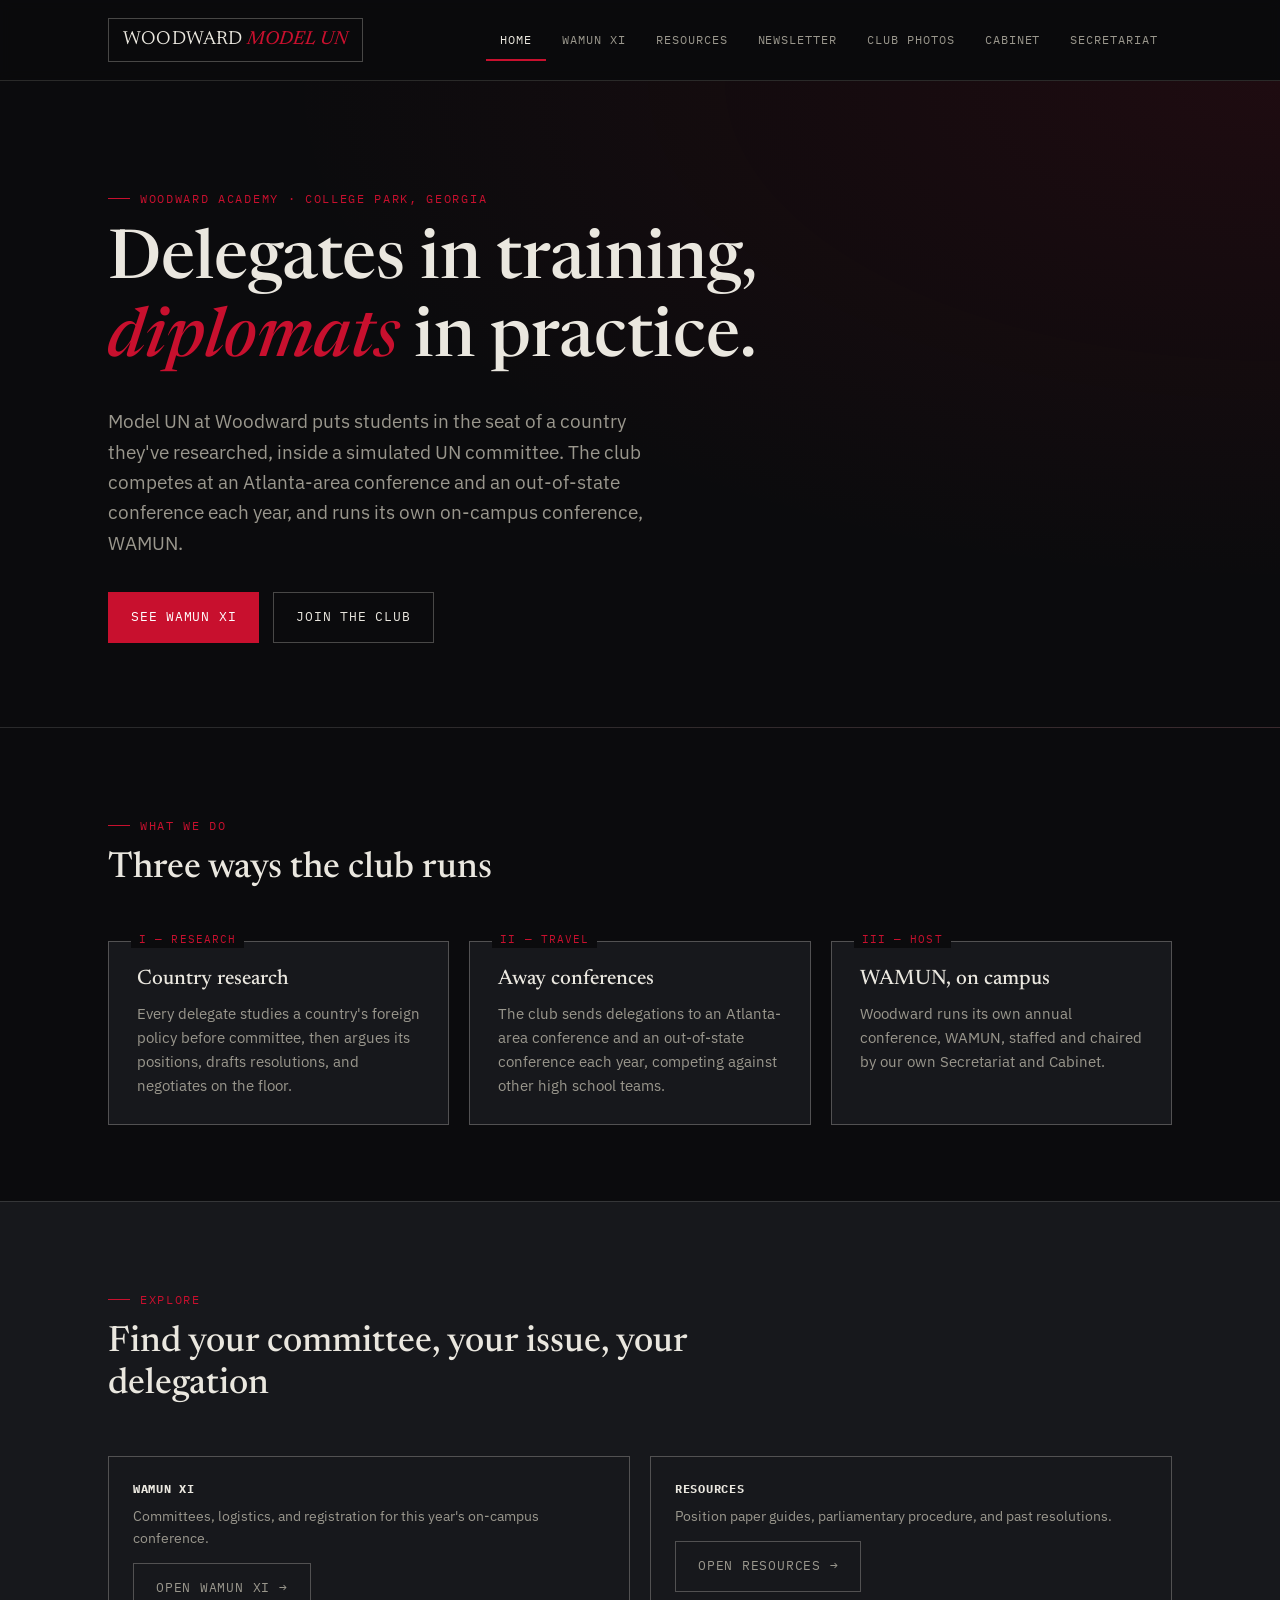
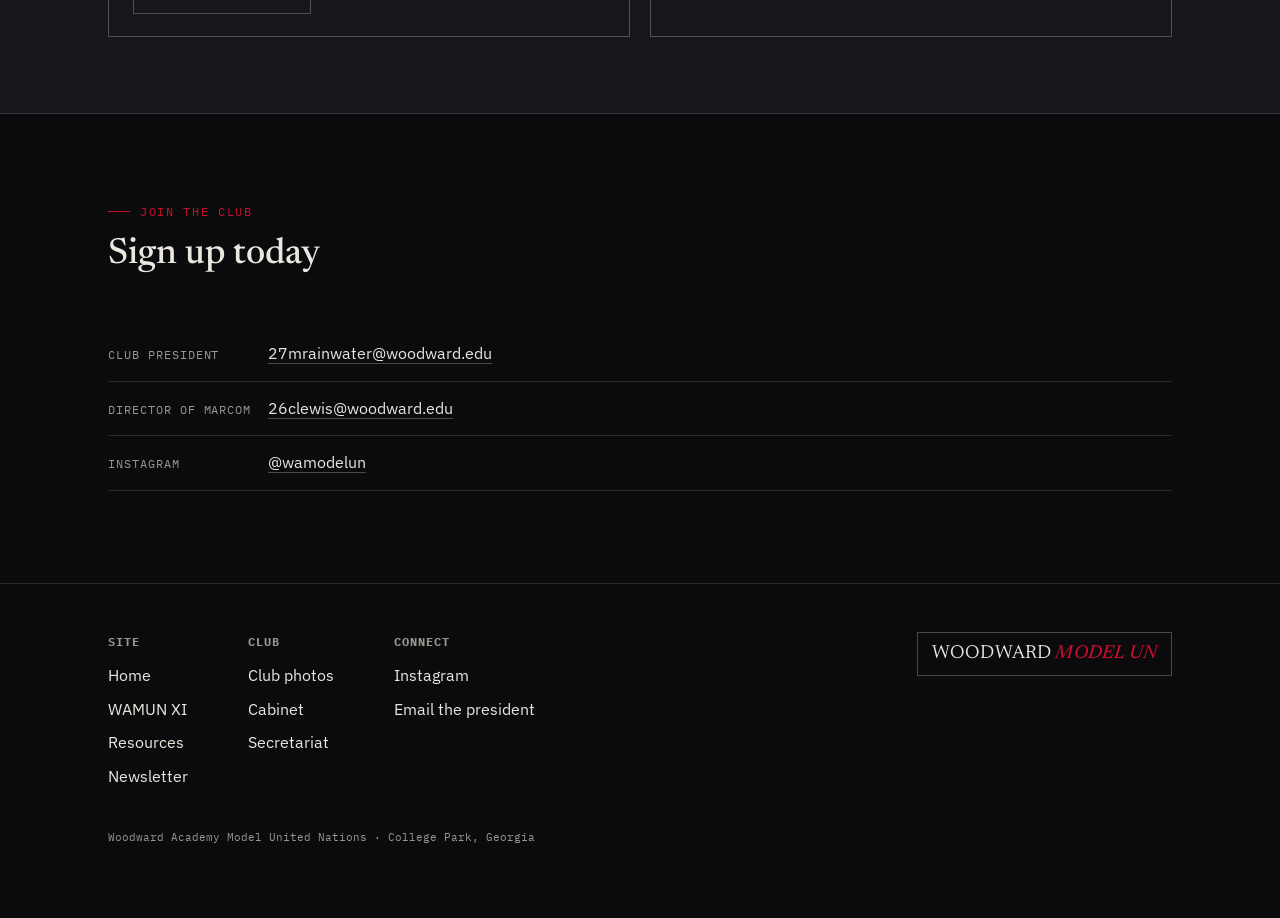
==== index.html @ 7e78455f "Add files via upload" ====
<!doctype html>
<html lang="en">
<head>
<meta charset="utf-8">
<meta name="viewport" content="width=device-width, initial-scale=1">
<title>Woodward Model UN</title>
<meta name="description" content="Woodward Academy's Model United Nations club — committee simulations, delegate research, and WAMUN, our own on-campus conference.">
<link rel="stylesheet" href="styles.css">
</head>
<body>
<a class="skip-link" href="#main">Skip to content</a>

<header class="site-header">
  <div class="bar">
    <a class="wordmark" href="index.html">WOODWARD <strong>MODEL UN</strong></a>
    <input class="nav-toggle" type="checkbox" id="nav-toggle">
    <label class="nav-toggle-label" for="nav-toggle">Menu</label>
    <nav class="primary" aria-label="Primary">
      <a href="index.html" aria-current="page">Home</a>
      <a href="wamun-xi.html">WAMUN XI</a>
      <a href="resources.html">Resources</a>
      <a href="newsletter.html">Newsletter</a>
      <a href="photos.html">Club photos</a>
      <a href="cabinet.html">Cabinet</a>
      <a href="secretariat.html">Secretariat</a>
    </nav>
  </div>
</header>

<main id="main">
  <section class="hero">
    <div class="wrap">
      <p class="eyebrow">Woodward Academy · College Park, Georgia</p>
      <h1>Delegates in training,<br><em>diplomats</em> in practice.</h1>
      <p class="lede">Model UN at Woodward puts students in the seat of a country they've researched, inside a simulated UN committee. The club competes at an Atlanta-area conference and an out-of-state conference each year, and runs its own on-campus conference, WAMUN.</p>
      <div class="cta-row">
        <a class="btn primary" href="wamun-xi.html">See WAMUN XI</a>
        <a class="btn ghost" href="#join">Join the club</a>
      </div>
    </div>
  </section>

  <section aria-labelledby="what-heading">
    <div class="wrap">
      <div class="section-head">
        <div>
          <p class="eyebrow">What we do</p>
          <h2 id="what-heading">Three ways the club runs</h2>
        </div>
      </div>
      <div class="grid grid-3">
        <div class="placard" data-code="I — RESEARCH">
          <h3>Country research</h3>
          <p>Every delegate studies a country's foreign policy before committee, then argues its positions, drafts resolutions, and negotiates on the floor.</p>
        </div>
        <div class="placard" data-code="II — TRAVEL">
          <h3>Away conferences</h3>
          <p>The club sends delegations to an Atlanta-area conference and an out-of-state conference each year, competing against other high school teams.</p>
        </div>
        <div class="placard" data-code="III — HOST">
          <h3>WAMUN, on campus</h3>
          <p>Woodward runs its own annual conference, WAMUN, staffed and chaired by our own Secretariat and Cabinet.</p>
        </div>
      </div>
    </div>
  </section>

  <section class="alt" aria-labelledby="explore-heading">
    <div class="wrap">
      <div class="section-head">
        <div>
          <p class="eyebrow">Explore</p>
          <h2 id="explore-heading">Find your committee, your issue, your delegation</h2>
        </div>
      </div>
      <div class="grid grid-2">
        <div class="tbd" style="border-style:solid;">
          <strong>WAMUN XI</strong>
          Committees, logistics, and registration for this year's on-campus conference.
          <div style="margin-top:14px;"><a class="btn ghost" href="wamun-xi.html">Open WAMUN XI →</a></div>
        </div>
        <div class="tbd" style="border-style:solid;">
          <strong>Resources</strong>
          Position paper guides, parliamentary procedure, and past resolutions.
          <div style="margin-top:14px;"><a class="btn ghost" href="resources.html">Open resources →</a></div>
        </div>
      </div>
    </div>
  </section>

  <section id="join" aria-labelledby="join-heading">
    <div class="wrap">
      <div class="section-head">
        <div>
          <p class="eyebrow">Join the club</p>
          <h2 id="join-heading">Sign up today</h2>
        </div>
      </div>
      <dl>
        <div class="contact-line">
          <dt>Club president</dt>
          <dd><a href="mailto:27mrainwater@woodward.edu">27mrainwater@woodward.edu</a></dd>
        </div>
        <div class="contact-line">
          <dt>Director of MarCom</dt>
          <dd><a href="mailto:26clewis@woodward.edu">26clewis@woodward.edu</a></dd>
        </div>
        <div class="contact-line">
          <dt>Instagram</dt>
          <dd><a href="https://instagram.com/wamodelun" target="_blank" rel="noopener">@wamodelun</a></dd>
        </div>
      </dl>
    </div>
  </section>
</main>

<footer>
  <div class="wrap">
    <div class="bar">
      <div class="cols">
        <div>
          <h4>Site</h4>
          <ul>
            <li><a href="index.html">Home</a></li>
            <li><a href="wamun-xi.html">WAMUN XI</a></li>
            <li><a href="resources.html">Resources</a></li>
            <li><a href="newsletter.html">Newsletter</a></li>
          </ul>
        </div>
        <div>
          <h4>Club</h4>
          <ul>
            <li><a href="photos.html">Club photos</a></li>
            <li><a href="cabinet.html">Cabinet</a></li>
            <li><a href="secretariat.html">Secretariat</a></li>
          </ul>
        </div>
        <div>
          <h4>Connect</h4>
          <ul>
            <li><a href="https://instagram.com/wamodelun" target="_blank" rel="noopener">Instagram</a></li>
            <li><a href="mailto:27mrainwater@woodward.edu">Email the president</a></li>
          </ul>
        </div>
      </div>
      <div class="wordmark">WOODWARD <strong>MODEL UN</strong></div>
    </div>
    <p class="fine">Woodward Academy Model United Nations · College Park, Georgia</p>
  </div>
</footer>

</body>
</html>
---- styles.css ----
@import url('https://fonts.googleapis.com/css2?family=Newsreader:ital,opsz,wght@0,6..72,400;0,6..72,500;0,6..72,600;1,6..72,400&family=IBM+Plex+Sans:wght@400;500;600&family=IBM+Plex+Mono:wght@400;500&display=swap');

:root{
  --black:#0b0b0d;
  --charcoal:#17181c;
  --charcoal-2:#1f2025;
  --paper:#f3efe6;
  --paper-dim:#e7e1d2;
  --red:#c8102e;
  --red-deep:#8f0c21;
  --ink:#eae7df;
  --ink-dim:#9a978d;
  --line:rgba(234,231,223,0.14);
  --line-strong:rgba(234,231,223,0.28);
  --radius:2px;
  --max:1120px;
}

*{box-sizing:border-box;}
html{scroll-behavior:smooth;}
body{
  margin:0;
  background:var(--black);
  color:var(--ink);
  font-family:'IBM Plex Sans',system-ui,sans-serif;
  font-size:16px;
  line-height:1.6;
  -webkit-font-smoothing:antialiased;
}
h1,h2,h3{
  font-family:'Newsreader',Georgia,serif;
  font-weight:500;
  line-height:1.15;
  margin:0 0 .4em;
  color:var(--ink);
}
a{color:inherit;text-decoration:none;}
img{max-width:100%;display:block;}
.wrap{max-width:var(--max);margin:0 auto;padding:0 28px;}
.mono{font-family:'IBM Plex Mono',monospace;}
.eyebrow{
  font-family:'IBM Plex Mono',monospace;
  font-size:12px;
  letter-spacing:.14em;
  text-transform:uppercase;
  color:var(--red);
  display:flex;
  align-items:center;
  gap:10px;
  margin-bottom:14px;
}
.eyebrow::before{content:"";width:22px;height:1px;background:var(--red);display:inline-block;}

/* skip link / focus */
.skip-link{
  position:absolute;left:-999px;top:auto;
  background:var(--red);color:#fff;padding:10px 16px;z-index:100;
}
.skip-link:focus{left:16px;top:16px;}
a:focus-visible,button:focus-visible,input:focus-visible{
  outline:2px solid var(--red);outline-offset:3px;
}

/* ---------- header ---------- */
.site-header{
  position:sticky;top:0;z-index:50;
  background:rgba(11,11,13,0.92);
  backdrop-filter:blur(6px);
  border-bottom:1px solid var(--line);
}
.site-header .bar{
  display:flex;align-items:center;justify-content:space-between;
  padding:18px 28px;max-width:var(--max);margin:0 auto;
}
.wordmark{
  font-family:'Newsreader',serif;
  font-size:19px;
  letter-spacing:.01em;
  border:1px solid var(--line-strong);
  padding:6px 14px;
}
.wordmark strong{color:var(--red);font-style:italic;font-weight:500;}
nav.primary{display:flex;gap:2px;}
nav.primary a{
  font-family:'IBM Plex Mono',monospace;
  font-size:12px;
  letter-spacing:.08em;
  text-transform:uppercase;
  color:var(--ink-dim);
  padding:10px 14px;
  border-bottom:2px solid transparent;
}
nav.primary a:hover,nav.primary a[aria-current="page"]{
  color:var(--ink);border-bottom-color:var(--red);
}
.nav-toggle{display:none;}
.nav-toggle-label{
  display:none;cursor:pointer;
  font-family:'IBM Plex Mono',monospace;font-size:12px;
  letter-spacing:.08em;text-transform:uppercase;
  border:1px solid var(--line-strong);padding:8px 12px;
}

@media (max-width:780px){
  nav.primary{
    display:flex;flex-direction:column;gap:0;
    position:absolute;top:100%;left:0;right:0;
    background:var(--charcoal);border-bottom:1px solid var(--line);
    max-height:0;overflow:hidden;
  }
  nav.primary a{padding:14px 28px;border-bottom:1px solid var(--line);}
  .nav-toggle-label{display:block;}
  .nav-toggle:checked ~ nav.primary{max-height:600px;}
}

/* ---------- hero ---------- */
.hero{
  padding:96px 0 84px;
  border-bottom:1px solid var(--line);
  background:
    radial-gradient(ellipse at top right, rgba(200,16,46,0.10), transparent 55%),
    var(--black);
}
.hero h1{font-size:clamp(38px,6vw,68px);max-width:820px;}
.hero h1 em{color:var(--red);font-style:italic;}
.hero p.lede{
  font-size:19px;color:var(--ink-dim);max-width:560px;margin:18px 0 34px;
}
.cta-row{display:flex;gap:14px;flex-wrap:wrap;}
.btn{
  font-family:'IBM Plex Mono',monospace;font-size:13px;letter-spacing:.06em;
  text-transform:uppercase;padding:14px 22px;border:1px solid var(--line-strong);
  display:inline-block;transition:border-color .15s,background .15s;
}
.btn.primary{background:var(--red);border-color:var(--red);color:#fff;}
.btn.primary:hover{background:var(--red-deep);border-color:var(--red-deep);}
.btn.ghost:hover{border-color:var(--ink);}

/* ---------- placard (signature element) ---------- */
.placard{
  border:1px solid var(--line-strong);
  padding:26px 28px;
  position:relative;
  background:var(--charcoal);
}
.placard::before{
  content:attr(data-code);
  position:absolute;top:-11px;left:22px;
  background:var(--black);
  padding:0 8px;
  font-family:'IBM Plex Mono',monospace;
  font-size:11px;letter-spacing:.1em;color:var(--red);
}
.placard h3{font-size:21px;margin-bottom:10px;}
.placard p{color:var(--ink-dim);margin:0;font-size:15px;}

/* ---------- sections ---------- */
section{padding:76px 0;}
section.alt{background:var(--charcoal);border-top:1px solid var(--line);border-bottom:1px solid var(--line);}
.section-head{display:flex;justify-content:space-between;align-items:flex-end;gap:24px;margin-bottom:36px;flex-wrap:wrap;}
.section-head h2{font-size:clamp(26px,3.4vw,36px);max-width:600px;}
.grid{display:grid;gap:20px;}
.grid-3{grid-template-columns:repeat(3,1fr);}
.grid-2{grid-template-columns:repeat(2,1fr);}
@media (max-width:860px){.grid-3,.grid-2{grid-template-columns:1fr;}}

.contact-line{
  display:flex;gap:10px;align-items:baseline;flex-wrap:wrap;
  padding:14px 0;border-bottom:1px solid var(--line);
}
.contact-line dt{font-family:'IBM Plex Mono',monospace;font-size:12px;color:var(--ink-dim);text-transform:uppercase;letter-spacing:.08em;width:150px;flex:none;}
.contact-line dd{margin:0;font-size:16px;}
.contact-line a{border-bottom:1px solid var(--line-strong);}
.contact-line a:hover{border-color:var(--red);color:var(--red);}

/* ---------- placeholder card ---------- */
.tbd{
  border:1px dashed var(--line-strong);
  padding:22px 24px;color:var(--ink-dim);
  font-size:14px;background:transparent;
}
.tbd strong{color:var(--ink);display:block;margin-bottom:6px;font-family:'IBM Plex Mono',monospace;font-size:12px;letter-spacing:.06em;text-transform:uppercase;}

/* ---------- footer ---------- */
footer{border-top:1px solid var(--line);padding:48px 0 60px;}
footer .bar{display:flex;justify-content:space-between;align-items:flex-start;gap:24px;flex-wrap:wrap;}
footer .cols{display:flex;gap:60px;flex-wrap:wrap;}
footer h4{font-family:'IBM Plex Mono',monospace;font-size:12px;text-transform:uppercase;letter-spacing:.08em;color:var(--ink-dim);margin:0 0 12px;}
footer ul{list-style:none;margin:0;padding:0;display:flex;flex-direction:column;gap:8px;}
footer a:hover{color:var(--red);}
.fine{font-family:'IBM Plex Mono',monospace;font-size:11px;color:var(--ink-dim);margin-top:40px;}

@media (prefers-reduced-motion:reduce){html{scroll-behavior:auto;}}

/* roster */
.roster{display:grid;grid-template-columns:repeat(3,1fr);gap:20px;}
.roster-card{border:1px solid var(--line);background:var(--charcoal);}
.roster-card .photo{aspect-ratio:1/1;background:var(--charcoal-2);border-bottom:1px dashed var(--line-strong);display:flex;align-items:center;justify-content:center;color:var(--ink-dim);font-family:'IBM Plex Mono',monospace;font-size:11px;}
.roster-card .info{padding:16px 18px;}
.roster-card .info .name{font-family:'Newsreader',serif;font-size:18px;color:var(--ink-dim);font-style:italic;}
.roster-card .info .role{font-family:'IBM Plex Mono',monospace;font-size:11px;text-transform:uppercase;letter-spacing:.06em;color:var(--red);margin-top:4px;}
@media (max-width:860px){.roster{grid-template-columns:repeat(2,1fr);}}
@media (max-width:520px){.roster{grid-template-columns:1fr;}}

/* photo grid */
.photo-grid{display:grid;grid-template-columns:repeat(3,1fr);gap:10px;}
.photo-grid .ph{aspect-ratio:4/3;background:var(--charcoal-2);border:1px dashed var(--line-strong);display:flex;align-items:center;justify-content:center;color:var(--ink-dim);font-family:'IBM Plex Mono',monospace;font-size:11px;text-align:center;padding:10px;}
@media (max-width:700px){.photo-grid{grid-template-columns:repeat(2,1fr);}}
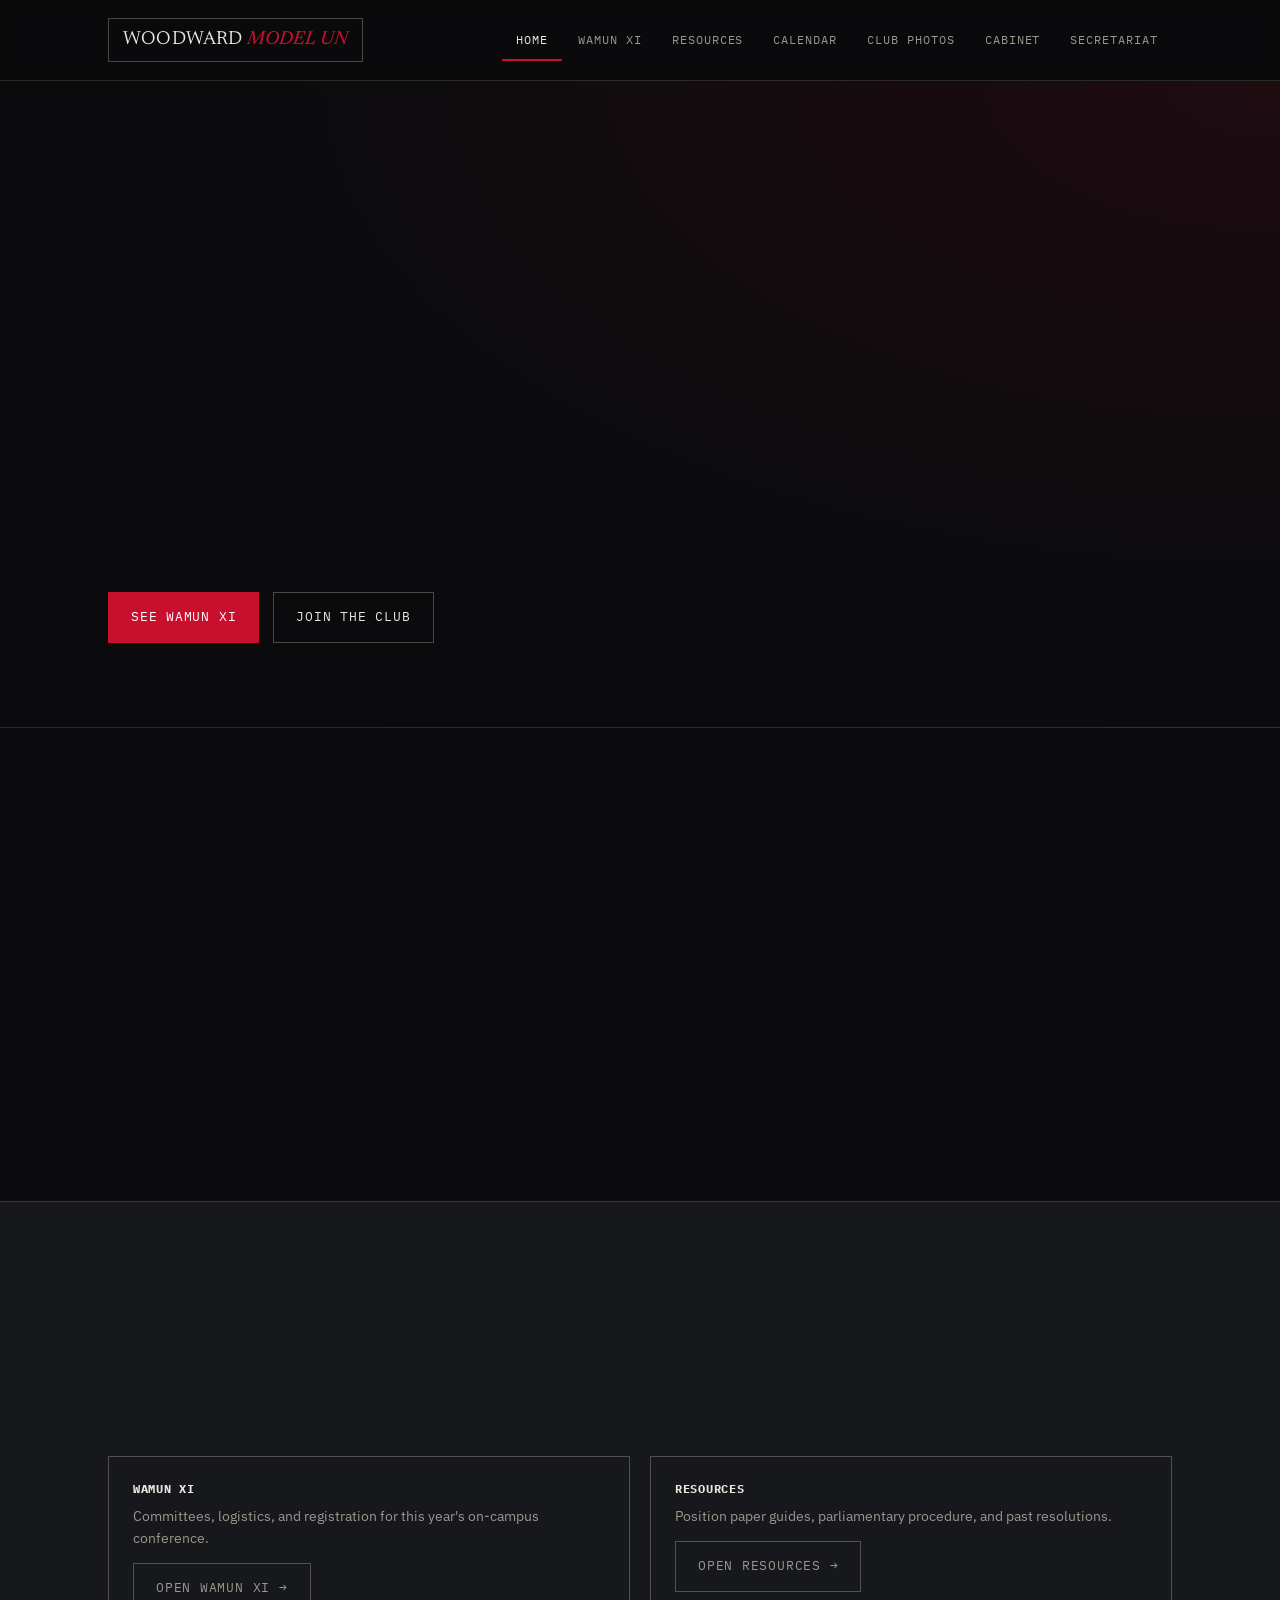
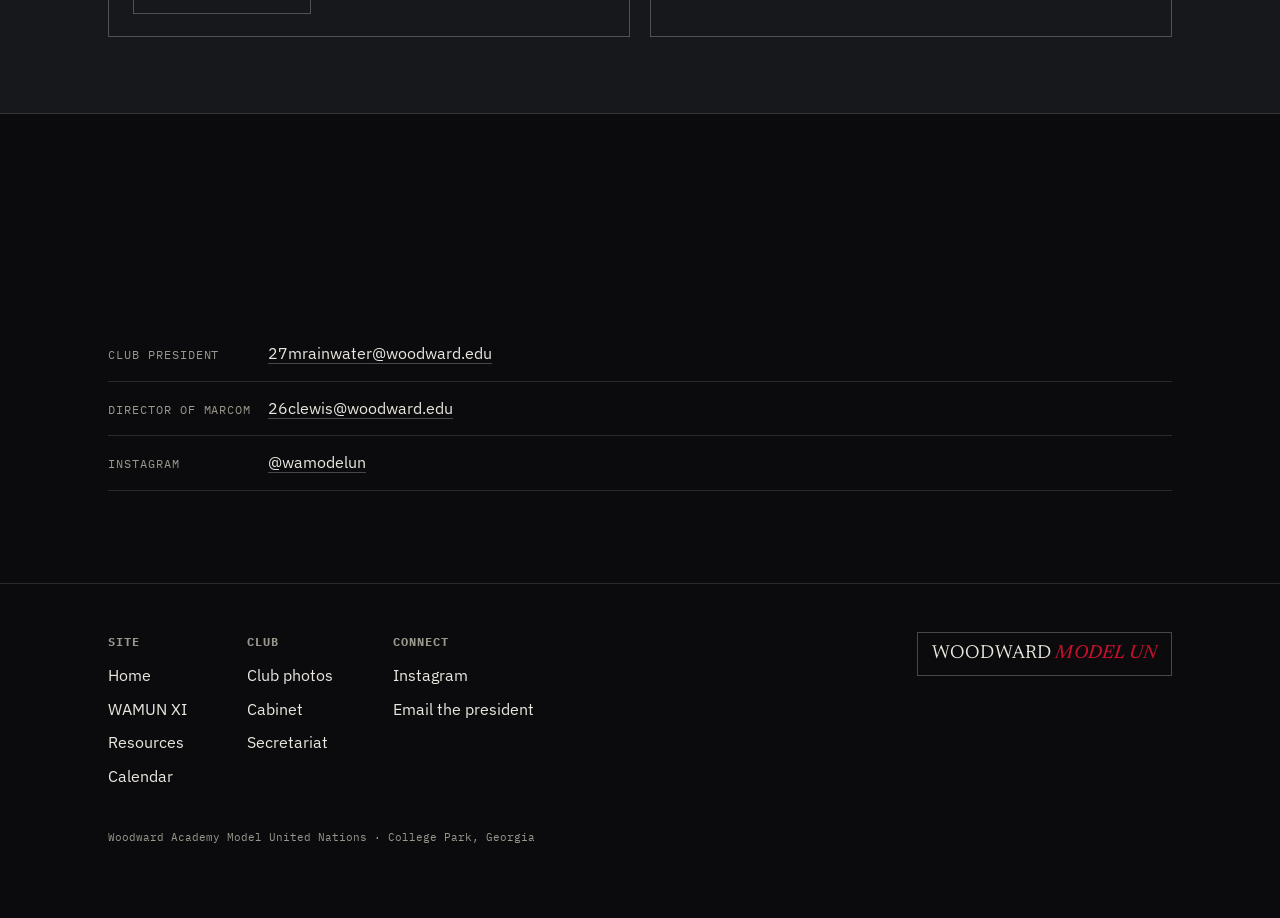
==== commit 1e2fa5d0: "Add files via upload" ====
--- a/index.html
+++ b/index.html
@@ -6,20 +6,21 @@
 <title>Woodward Model UN</title>
 <meta name="description" content="Woodward Academy's Model United Nations club — committee simulations, delegate research, and WAMUN, our own on-campus conference.">
 <link rel="stylesheet" href="styles.css">
+<link rel="stylesheet" href="motifs.css">
 </head>
 <body>
 <a class="skip-link" href="#main">Skip to content</a>
 
 <header class="site-header">
   <div class="bar">
-    <a class="wordmark" href="index.html">WOODWARD <strong>MODEL UN</strong></a>
+    <a class="wordmark" href="index.html"><img class="mark" src="images/logo.png" alt="" onerror="this.style.display='none'"><span>WOODWARD <strong>MODEL UN</strong></span></a>
     <input class="nav-toggle" type="checkbox" id="nav-toggle">
     <label class="nav-toggle-label" for="nav-toggle">Menu</label>
     <nav class="primary" aria-label="Primary">
       <a href="index.html" aria-current="page">Home</a>
       <a href="wamun-xi.html">WAMUN XI</a>
       <a href="resources.html">Resources</a>
-      <a href="newsletter.html">Newsletter</a>
+      <a href="calendar.html">Calendar</a>
       <a href="photos.html">Club photos</a>
       <a href="cabinet.html">Cabinet</a>
       <a href="secretariat.html">Secretariat</a>
@@ -30,9 +31,9 @@
 <main id="main">
   <section class="hero">
     <div class="wrap">
-      <p class="eyebrow">Woodward Academy · College Park, Georgia</p>
-      <h1>Delegates in training,<br><em>diplomats</em> in practice.</h1>
-      <p class="lede">Model UN at Woodward puts students in the seat of a country they've researched, inside a simulated UN committee. The club competes at an Atlanta-area conference and an out-of-state conference each year, and runs its own on-campus conference, WAMUN.</p>
+      <p class="eyebrow reveal">Woodward Academy · College Park, Georgia</p>
+      <h1 class="reveal d1">Delegates in training,<br><em>diplomats</em> in practice.</h1>
+      <p class="lede reveal d2">Model UN at Woodward puts students in the seat of a country they've researched, inside a simulated UN committee. The club competes at an Atlanta-area conference and an out-of-state conference each year, and runs its own on-campus conference, WAMUN.</p>
       <div class="cta-row">
         <a class="btn primary" href="wamun-xi.html">See WAMUN XI</a>
         <a class="btn ghost" href="#join">Join the club</a>
@@ -42,22 +43,22 @@
 
   <section aria-labelledby="what-heading">
     <div class="wrap">
-      <div class="section-head">
+      <div class="section-head reveal">
         <div>
           <p class="eyebrow">What we do</p>
           <h2 id="what-heading">Three ways the club runs</h2>
         </div>
       </div>
       <div class="grid grid-3">
-        <div class="placard" data-code="I — RESEARCH">
+        <div class="placard reveal" data-code="I — RESEARCH">
           <h3>Country research</h3>
           <p>Every delegate studies a country's foreign policy before committee, then argues its positions, drafts resolutions, and negotiates on the floor.</p>
         </div>
-        <div class="placard" data-code="II — TRAVEL">
+        <div class="placard reveal" data-code="II — TRAVEL">
           <h3>Away conferences</h3>
           <p>The club sends delegations to an Atlanta-area conference and an out-of-state conference each year, competing against other high school teams.</p>
         </div>
-        <div class="placard" data-code="III — HOST">
+        <div class="placard reveal" data-code="III — HOST">
           <h3>WAMUN, on campus</h3>
           <p>Woodward runs its own annual conference, WAMUN, staffed and chaired by our own Secretariat and Cabinet.</p>
         </div>
@@ -67,7 +68,7 @@
 
   <section class="alt" aria-labelledby="explore-heading">
     <div class="wrap">
-      <div class="section-head">
+      <div class="section-head reveal">
         <div>
           <p class="eyebrow">Explore</p>
           <h2 id="explore-heading">Find your committee, your issue, your delegation</h2>
@@ -90,7 +91,7 @@
 
   <section id="join" aria-labelledby="join-heading">
     <div class="wrap">
-      <div class="section-head">
+      <div class="section-head reveal">
         <div>
           <p class="eyebrow">Join the club</p>
           <h2 id="join-heading">Sign up today</h2>
@@ -124,7 +125,7 @@
             <li><a href="index.html">Home</a></li>
             <li><a href="wamun-xi.html">WAMUN XI</a></li>
             <li><a href="resources.html">Resources</a></li>
-            <li><a href="newsletter.html">Newsletter</a></li>
+            <li><a href="calendar.html">Calendar</a></li>
           </ul>
         </div>
         <div>
@@ -143,11 +144,12 @@
           </ul>
         </div>
       </div>
-      <div class="wordmark">WOODWARD <strong>MODEL UN</strong></div>
+      <div class="wordmark"><img class="mark" src="images/logo.png" alt="" onerror="this.style.display='none'"><span>WOODWARD <strong>MODEL UN</strong></span></div>
     </div>
     <p class="fine">Woodward Academy Model United Nations · College Park, Georgia</p>
   </div>
 </footer>
 
+<script src="site.js"></script>
 </body>
 </html>
--- a/styles.css
+++ b/styles.css
@@ -206,3 +206,46 @@
 .photo-grid{display:grid;grid-template-columns:repeat(3,1fr);gap:10px;}
 .photo-grid .ph{aspect-ratio:4/3;background:var(--charcoal-2);border:1px dashed var(--line-strong);display:flex;align-items:center;justify-content:center;color:var(--ink-dim);font-family:'IBM Plex Mono',monospace;font-size:11px;text-align:center;padding:10px;}
 @media (max-width:700px){.photo-grid{grid-template-columns:repeat(2,1fr);}}
+
+/* ---------- logo slot in wordmark ---------- */
+.wordmark{display:inline-flex;align-items:center;gap:10px;}
+.wordmark .mark{height:26px;width:auto;}
+
+/* ---------- calendar ---------- */
+.meeting-block{
+  display:flex;gap:28px;align-items:flex-start;flex-wrap:wrap;
+  border:1px solid var(--line-strong);background:var(--charcoal);padding:26px 28px;
+}
+.meeting-when{
+  display:flex;flex-direction:column;gap:4px;
+  border-right:1px solid var(--line);padding-right:28px;min-width:150px;
+}
+.meeting-when .day{font-family:'Newsreader',serif;font-size:24px;color:var(--ink);}
+.meeting-when .time{font-family:'IBM Plex Mono',monospace;font-size:12px;letter-spacing:.08em;color:var(--red);text-transform:uppercase;}
+.meeting-what h3{font-size:19px;margin-bottom:6px;}
+.meeting-what p{margin:0;color:var(--ink-dim);font-size:15px;}
+@media (max-width:640px){
+  .meeting-when{border-right:none;border-bottom:1px solid var(--line);padding-right:0;padding-bottom:16px;width:100%;}
+}
+
+.event-list{list-style:none;margin:0;padding:0;display:flex;flex-direction:column;}
+.event{
+  display:flex;gap:26px;align-items:flex-start;
+  padding:22px 0;border-bottom:1px solid var(--line);
+}
+.event:first-child{border-top:1px solid var(--line);}
+.event-date{
+  flex:none;width:70px;text-align:center;
+  border:1px solid var(--line-strong);padding:10px 0;
+}
+.event-date .mo{
+  display:block;font-family:'IBM Plex Mono',monospace;font-size:11px;
+  letter-spacing:.1em;color:var(--red);text-transform:uppercase;
+}
+.event-date .dy{display:block;font-family:'Newsreader',serif;font-size:26px;line-height:1.1;color:var(--ink);}
+.event-body h3{font-size:19px;margin-bottom:4px;}
+.event-meta{
+  font-family:'IBM Plex Mono',monospace;font-size:11px;letter-spacing:.06em;
+  text-transform:uppercase;color:var(--red);margin:0 0 8px;
+}
+.event-body p{margin:0;color:var(--ink-dim);font-size:15px;}
--- a/motifs.css
+++ b/motifs.css
@@ -0,0 +1,49 @@
+/* ---------- ambient background motifs ---------- */
+.bg-layer{
+  position:fixed;
+  inset:0;
+  pointer-events:none;
+  z-index:0;
+  overflow:hidden;
+}
+.bg-layer svg{position:absolute;}
+.motif{opacity:.055;color:var(--ink);}
+.motif-red{opacity:.07;color:var(--red);}
+
+.motif-globe{top:4vh;right:-9vw;width:min(58vw,720px);}
+.motif-map{bottom:6vh;left:-7vw;width:min(52vw,640px);}
+.motif-delegates{bottom:-2vh;right:4vw;width:min(38vw,460px);}
+.motif-grid{top:38vh;left:32vw;width:min(30vw,340px);}
+
+@media (max-width:780px){
+  .motif-delegates,.motif-grid{display:none;}
+  .motif-globe{width:90vw;right:-30vw;}
+  .motif-map{width:80vw;left:-24vw;}
+}
+
+/* everything above the motifs */
+.site-header,main,footer{position:relative;z-index:1;}
+
+/* ---------- scroll reveal ---------- */
+.reveal{
+  opacity:0;
+  transform:translateY(22px);
+  transition:opacity .7s cubic-bezier(.2,.7,.3,1),transform .7s cubic-bezier(.2,.7,.3,1);
+}
+.reveal.in{opacity:1;transform:none;}
+.reveal.d1{transition-delay:.08s;}
+.reveal.d2{transition-delay:.16s;}
+.reveal.d3{transition-delay:.24s;}
+
+/* scroll progress rail */
+.progress{
+  position:fixed;top:0;left:0;height:2px;width:0%;
+  background:var(--red);z-index:99;
+  transition:width .1s linear;
+}
+
+@media (prefers-reduced-motion:reduce){
+  .reveal{opacity:1;transform:none;transition:none;}
+  .progress{display:none;}
+  .bg-layer svg{transform:none !important;}
+}
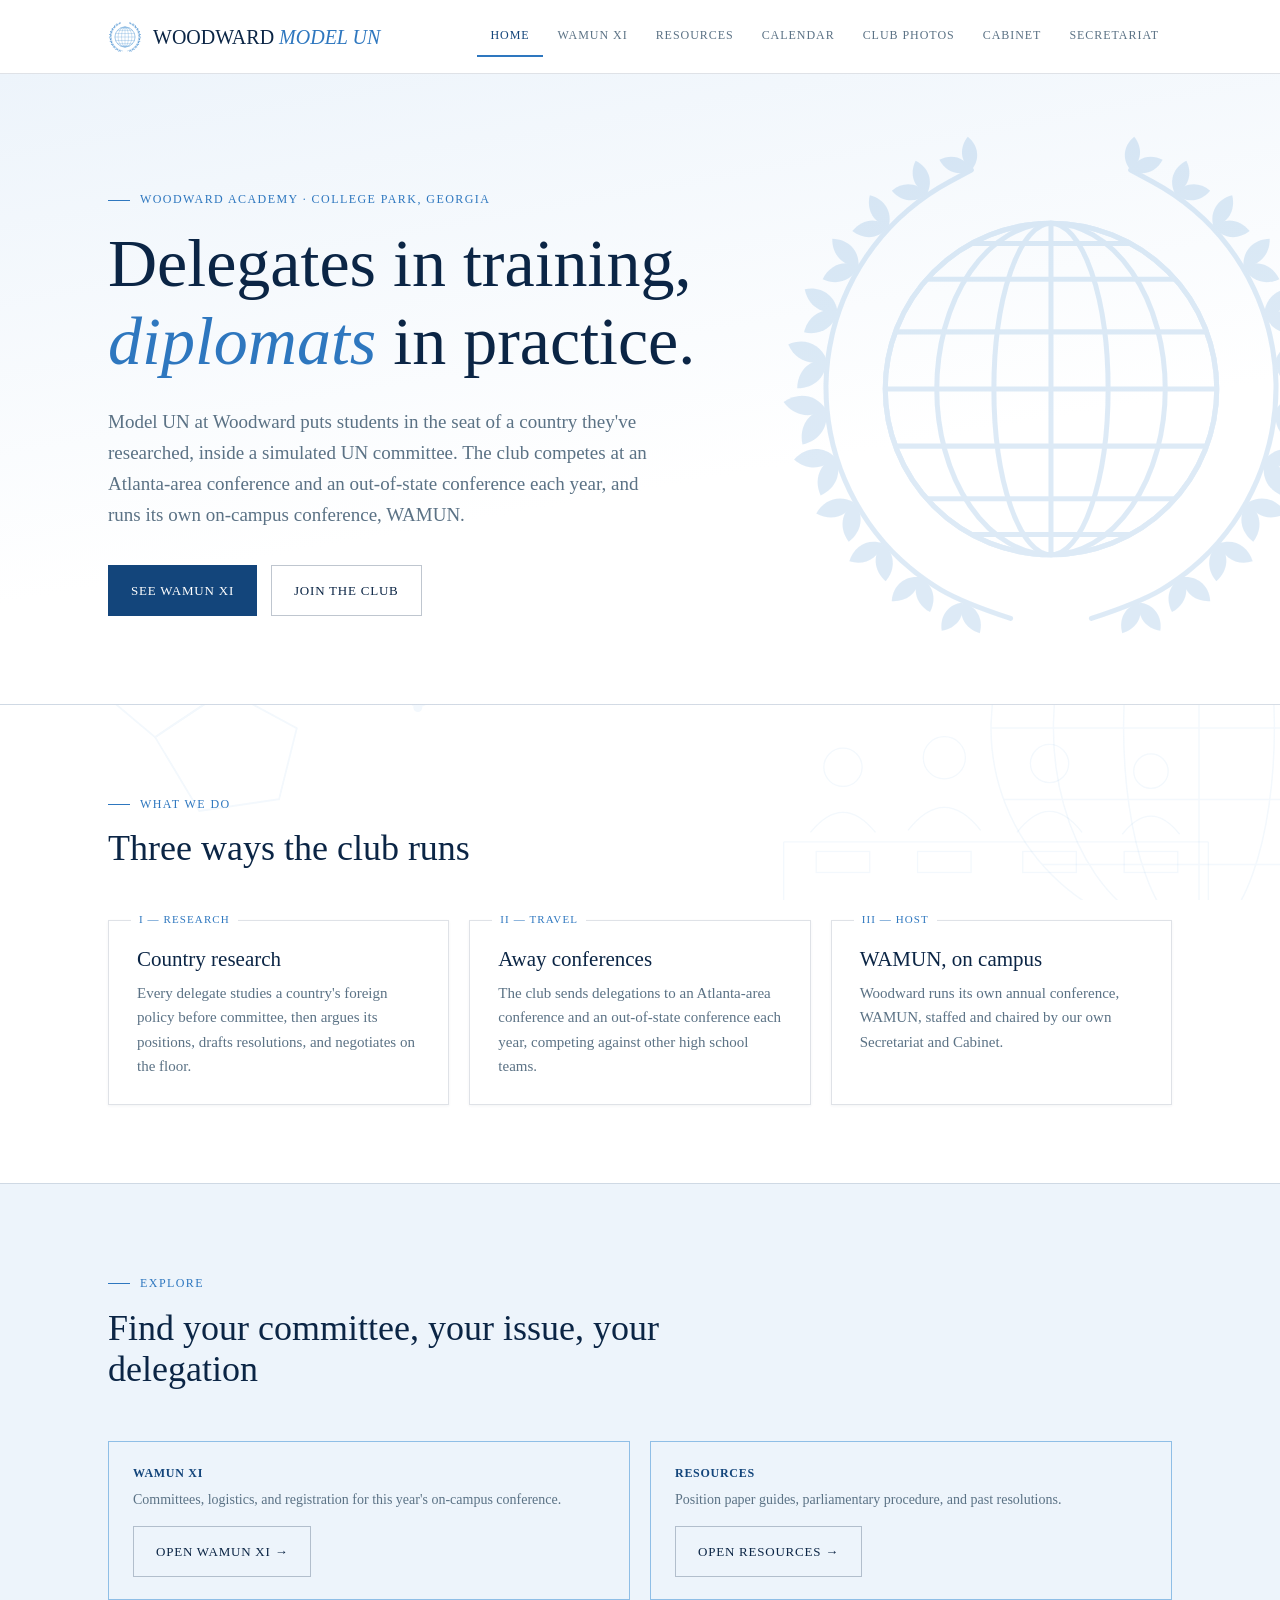
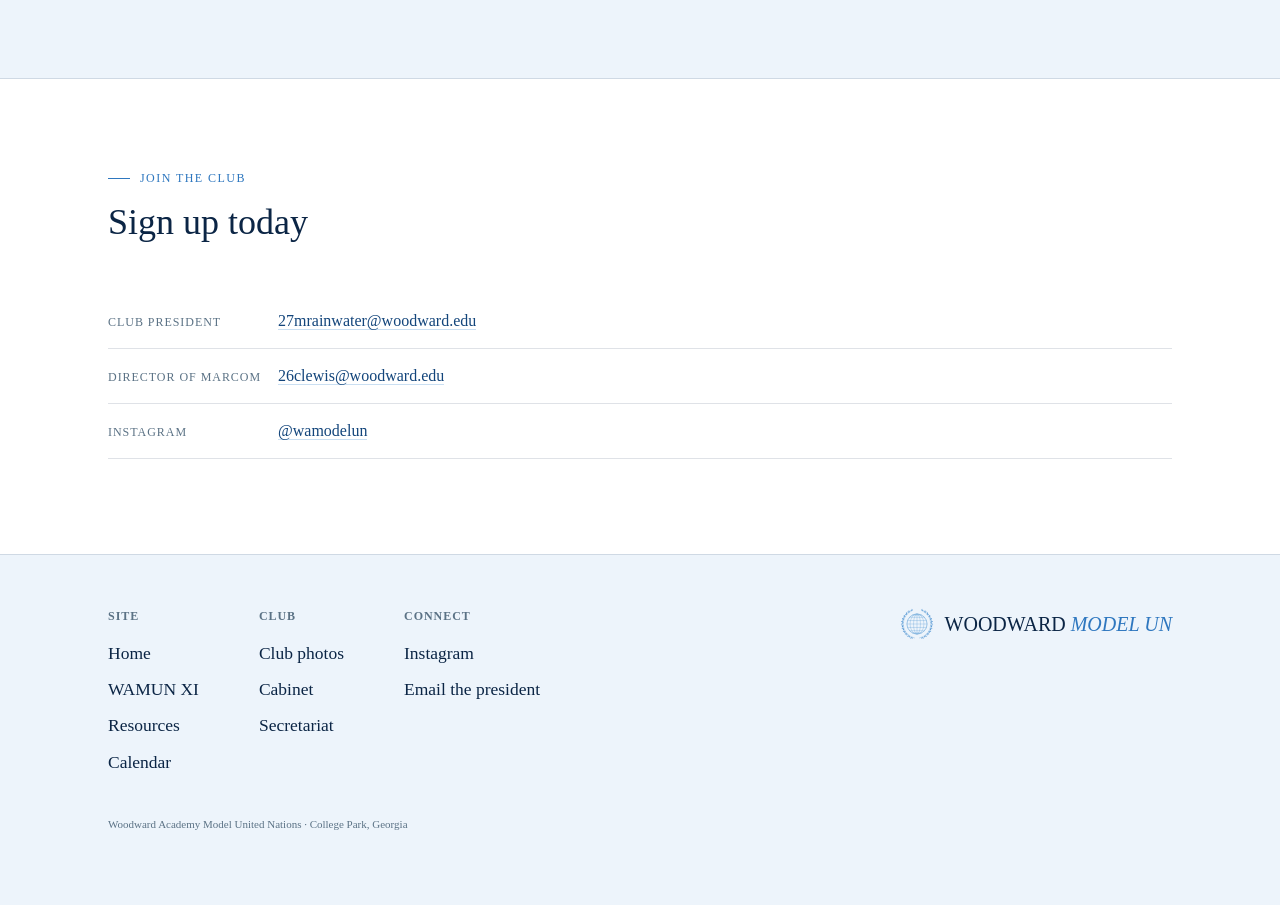
==== commit 6fc894da: "Add files via upload" ====
--- a/index.html
+++ b/index.html
@@ -13,7 +13,25 @@
 
 <header class="site-header">
   <div class="bar">
-    <a class="wordmark" href="index.html"><img class="mark" src="images/logo.png" alt="" onerror="this.style.display='none'"><span>WOODWARD <strong>MODEL UN</strong></span></a>
+    <a class="wordmark" href="index.html"><svg class="mark" xmlns="http://www.w3.org/2000/svg" viewBox="0 0 500 500" fill="currentColor" aria-hidden="true">
+<defs><g id="branch-mark"><path d="M213.9 454.8 Q171.0 440.7 151.7 429.3 Q132.4 417.9 116.1 402.8 Q99.8 387.7 87.1 369.5 Q74.4 351.4 65.8 331.1 Q57.2 310.8 53.0 289.2 Q48.8 267.6 49.1 245.6 Q49.5 223.6 54.5 202.1 Q59.4 180.6 68.8 160.6 Q78.2 140.5 91.6 122.8 Q105.0 105.0 122.1 90.5 Q139.1 75.9 159.0 65.2 L178.9 54.5" fill="none" stroke="currentColor" stroke-width="4.5" stroke-linecap="round"/><path d="M171.0 440.7 C167.1 453.0 173.6 464.5 186.4 468.0 C190.0 455.2 183.5 443.7 171.0 440.7 Z"/><path d="M171.0 440.7 C158.2 442.2 150.4 452.8 152.4 465.9 C165.5 464.0 173.3 453.4 171.0 440.7 Z"/><path d="M132.4 417.9 C125.7 429.5 129.7 442.7 142.0 449.2 C148.5 436.9 144.5 423.8 132.4 417.9 Z"/><path d="M132.4 417.9 C119.1 416.5 108.7 425.5 107.8 439.4 C121.6 440.3 131.9 431.3 132.4 417.9 Z"/><path d="M99.8 387.7 C90.4 397.9 91.5 412.2 102.4 421.6 C111.8 410.6 110.7 396.3 99.8 387.7 Z"/><path d="M99.8 387.7 C86.5 383.2 74.0 390.0 69.9 403.9 C83.7 408.0 96.3 401.2 99.8 387.7 Z"/><path d="M74.4 351.4 C62.5 359.7 60.4 374.4 69.4 386.4 C81.4 377.4 83.5 362.7 74.4 351.4 Z"/><path d="M74.4 351.4 C61.9 343.9 47.7 348.0 40.4 361.1 C53.5 368.4 67.8 364.3 74.4 351.4 Z"/><path d="M57.2 310.8 C43.3 316.6 37.9 331.0 44.3 345.1 C58.5 338.7 63.9 324.3 57.2 310.8 Z"/><path d="M57.2 310.8 C46.2 300.5 30.9 301.4 20.6 313.0 C32.2 323.4 47.6 322.4 57.2 310.8 Z"/><path d="M48.8 267.6 C33.4 270.3 24.7 283.7 28.1 299.5 C43.8 296.1 52.5 282.7 48.8 267.6 Z"/><path d="M48.8 267.6 C40.0 254.7 24.3 252.2 11.2 261.7 C20.7 274.7 36.5 277.2 48.8 267.6 Z"/><path d="M49.5 223.6 C34.5 223.0 23.5 233.8 23.4 249.3 C38.9 249.4 49.9 238.6 49.5 223.6 Z"/><path d="M49.5 223.6 C44.0 209.6 29.7 204.0 15.4 210.2 C21.6 224.4 35.9 230.1 49.5 223.6 Z"/><path d="M59.4 180.6 C45.4 176.9 32.8 184.8 29.5 199.4 C44.1 202.7 56.7 194.9 59.4 180.6 Z"/><path d="M59.4 180.6 C57.2 166.3 44.8 158.0 30.1 160.9 C33.0 175.6 45.3 183.9 59.4 180.6 Z"/><path d="M78.2 140.5 C65.8 134.1 52.3 138.9 46.1 151.9 C59.1 158.1 72.6 153.3 78.2 140.5 Z"/><path d="M78.2 140.5 C79.0 126.6 69.2 116.2 54.7 115.9 C54.4 130.3 64.2 140.6 78.2 140.5 Z"/><path d="M105.0 105.0 C94.8 96.4 81.2 98.1 72.6 109.0 C83.5 117.6 97.2 115.9 105.0 105.0 Z"/><path d="M105.0 105.0 C108.7 92.2 101.7 80.4 88.2 77.0 C84.9 90.5 91.9 102.3 105.0 105.0 Z"/><path d="M139.1 75.9 C131.2 65.7 118.1 64.4 107.9 72.9 C116.3 83.1 129.4 84.4 139.1 75.9 Z"/><path d="M139.1 75.9 C145.2 64.6 141.0 52.1 129.1 46.2 C123.2 58.1 127.4 70.5 139.1 75.9 Z"/><path d="M178.9 54.5 C173.7 43.4 161.7 39.5 150.3 45.3 C156.1 56.6 168.1 60.5 178.9 54.5 Z"/><path d="M178.9 54.5 C186.9 45.2 185.6 32.7 175.7 24.7 C167.7 34.6 169.0 47.1 178.9 54.5 Z"/></g></defs>
+<use href="#branch-mark"/>
+<use href="#branch-mark" transform="translate(500,0) scale(-1,1)"/>
+<g fill="none" stroke="currentColor" stroke-width="4.5">
+<circle cx="250" cy="250" r="148"/>
+<ellipse cx="250" cy="250" rx="148" ry="148"/>
+<ellipse cx="250" cy="250" rx="102" ry="148"/>
+<ellipse cx="250" cy="250" rx="51" ry="148"/>
+<line x1="250" y1="102" x2="250" y2="398"/>
+<line x1="102.0" y1="250" x2="398.0" y2="250"/>
+<line x1="111.1" y1="301" x2="388.9" y2="301"/>
+<line x1="111.1" y1="199" x2="388.9" y2="199"/>
+<line x1="139.1" y1="348" x2="360.9" y2="348"/>
+<line x1="139.1" y1="152" x2="360.9" y2="152"/>
+<line x1="179.3" y1="380" x2="320.7" y2="380"/>
+<line x1="179.3" y1="120" x2="320.7" y2="120"/>
+</g>
+</svg><span>WOODWARD <strong>MODEL UN</strong></span></a>
     <input class="nav-toggle" type="checkbox" id="nav-toggle">
     <label class="nav-toggle-label" for="nav-toggle">Menu</label>
     <nav class="primary" aria-label="Primary">
@@ -30,6 +48,25 @@
 
 <main id="main">
   <section class="hero">
+  <svg class="hero-emblem" xmlns="http://www.w3.org/2000/svg" viewBox="0 0 500 500" fill="currentColor" aria-hidden="true">
+<defs><g id="branch-heroemblem"><path d="M213.9 454.8 Q171.0 440.7 151.7 429.3 Q132.4 417.9 116.1 402.8 Q99.8 387.7 87.1 369.5 Q74.4 351.4 65.8 331.1 Q57.2 310.8 53.0 289.2 Q48.8 267.6 49.1 245.6 Q49.5 223.6 54.5 202.1 Q59.4 180.6 68.8 160.6 Q78.2 140.5 91.6 122.8 Q105.0 105.0 122.1 90.5 Q139.1 75.9 159.0 65.2 L178.9 54.5" fill="none" stroke="currentColor" stroke-width="4.5" stroke-linecap="round"/><path d="M171.0 440.7 C167.1 453.0 173.6 464.5 186.4 468.0 C190.0 455.2 183.5 443.7 171.0 440.7 Z"/><path d="M171.0 440.7 C158.2 442.2 150.4 452.8 152.4 465.9 C165.5 464.0 173.3 453.4 171.0 440.7 Z"/><path d="M132.4 417.9 C125.7 429.5 129.7 442.7 142.0 449.2 C148.5 436.9 144.5 423.8 132.4 417.9 Z"/><path d="M132.4 417.9 C119.1 416.5 108.7 425.5 107.8 439.4 C121.6 440.3 131.9 431.3 132.4 417.9 Z"/><path d="M99.8 387.7 C90.4 397.9 91.5 412.2 102.4 421.6 C111.8 410.6 110.7 396.3 99.8 387.7 Z"/><path d="M99.8 387.7 C86.5 383.2 74.0 390.0 69.9 403.9 C83.7 408.0 96.3 401.2 99.8 387.7 Z"/><path d="M74.4 351.4 C62.5 359.7 60.4 374.4 69.4 386.4 C81.4 377.4 83.5 362.7 74.4 351.4 Z"/><path d="M74.4 351.4 C61.9 343.9 47.7 348.0 40.4 361.1 C53.5 368.4 67.8 364.3 74.4 351.4 Z"/><path d="M57.2 310.8 C43.3 316.6 37.9 331.0 44.3 345.1 C58.5 338.7 63.9 324.3 57.2 310.8 Z"/><path d="M57.2 310.8 C46.2 300.5 30.9 301.4 20.6 313.0 C32.2 323.4 47.6 322.4 57.2 310.8 Z"/><path d="M48.8 267.6 C33.4 270.3 24.7 283.7 28.1 299.5 C43.8 296.1 52.5 282.7 48.8 267.6 Z"/><path d="M48.8 267.6 C40.0 254.7 24.3 252.2 11.2 261.7 C20.7 274.7 36.5 277.2 48.8 267.6 Z"/><path d="M49.5 223.6 C34.5 223.0 23.5 233.8 23.4 249.3 C38.9 249.4 49.9 238.6 49.5 223.6 Z"/><path d="M49.5 223.6 C44.0 209.6 29.7 204.0 15.4 210.2 C21.6 224.4 35.9 230.1 49.5 223.6 Z"/><path d="M59.4 180.6 C45.4 176.9 32.8 184.8 29.5 199.4 C44.1 202.7 56.7 194.9 59.4 180.6 Z"/><path d="M59.4 180.6 C57.2 166.3 44.8 158.0 30.1 160.9 C33.0 175.6 45.3 183.9 59.4 180.6 Z"/><path d="M78.2 140.5 C65.8 134.1 52.3 138.9 46.1 151.9 C59.1 158.1 72.6 153.3 78.2 140.5 Z"/><path d="M78.2 140.5 C79.0 126.6 69.2 116.2 54.7 115.9 C54.4 130.3 64.2 140.6 78.2 140.5 Z"/><path d="M105.0 105.0 C94.8 96.4 81.2 98.1 72.6 109.0 C83.5 117.6 97.2 115.9 105.0 105.0 Z"/><path d="M105.0 105.0 C108.7 92.2 101.7 80.4 88.2 77.0 C84.9 90.5 91.9 102.3 105.0 105.0 Z"/><path d="M139.1 75.9 C131.2 65.7 118.1 64.4 107.9 72.9 C116.3 83.1 129.4 84.4 139.1 75.9 Z"/><path d="M139.1 75.9 C145.2 64.6 141.0 52.1 129.1 46.2 C123.2 58.1 127.4 70.5 139.1 75.9 Z"/><path d="M178.9 54.5 C173.7 43.4 161.7 39.5 150.3 45.3 C156.1 56.6 168.1 60.5 178.9 54.5 Z"/><path d="M178.9 54.5 C186.9 45.2 185.6 32.7 175.7 24.7 C167.7 34.6 169.0 47.1 178.9 54.5 Z"/></g></defs>
+<use href="#branch-heroemblem"/>
+<use href="#branch-heroemblem" transform="translate(500,0) scale(-1,1)"/>
+<g fill="none" stroke="currentColor" stroke-width="4.5">
+<circle cx="250" cy="250" r="148"/>
+<ellipse cx="250" cy="250" rx="148" ry="148"/>
+<ellipse cx="250" cy="250" rx="102" ry="148"/>
+<ellipse cx="250" cy="250" rx="51" ry="148"/>
+<line x1="250" y1="102" x2="250" y2="398"/>
+<line x1="102.0" y1="250" x2="398.0" y2="250"/>
+<line x1="111.1" y1="301" x2="388.9" y2="301"/>
+<line x1="111.1" y1="199" x2="388.9" y2="199"/>
+<line x1="139.1" y1="348" x2="360.9" y2="348"/>
+<line x1="139.1" y1="152" x2="360.9" y2="152"/>
+<line x1="179.3" y1="380" x2="320.7" y2="380"/>
+<line x1="179.3" y1="120" x2="320.7" y2="120"/>
+</g>
+</svg>
     <div class="wrap">
       <p class="eyebrow reveal">Woodward Academy · College Park, Georgia</p>
       <h1 class="reveal d1">Delegates in training,<br><em>diplomats</em> in practice.</h1>
@@ -144,7 +181,25 @@
           </ul>
         </div>
       </div>
-      <div class="wordmark"><img class="mark" src="images/logo.png" alt="" onerror="this.style.display='none'"><span>WOODWARD <strong>MODEL UN</strong></span></div>
+      <div class="wordmark"><svg class="mark" xmlns="http://www.w3.org/2000/svg" viewBox="0 0 500 500" fill="currentColor" aria-hidden="true">
+<defs><g id="branch-mark"><path d="M213.9 454.8 Q171.0 440.7 151.7 429.3 Q132.4 417.9 116.1 402.8 Q99.8 387.7 87.1 369.5 Q74.4 351.4 65.8 331.1 Q57.2 310.8 53.0 289.2 Q48.8 267.6 49.1 245.6 Q49.5 223.6 54.5 202.1 Q59.4 180.6 68.8 160.6 Q78.2 140.5 91.6 122.8 Q105.0 105.0 122.1 90.5 Q139.1 75.9 159.0 65.2 L178.9 54.5" fill="none" stroke="currentColor" stroke-width="4.5" stroke-linecap="round"/><path d="M171.0 440.7 C167.1 453.0 173.6 464.5 186.4 468.0 C190.0 455.2 183.5 443.7 171.0 440.7 Z"/><path d="M171.0 440.7 C158.2 442.2 150.4 452.8 152.4 465.9 C165.5 464.0 173.3 453.4 171.0 440.7 Z"/><path d="M132.4 417.9 C125.7 429.5 129.7 442.7 142.0 449.2 C148.5 436.9 144.5 423.8 132.4 417.9 Z"/><path d="M132.4 417.9 C119.1 416.5 108.7 425.5 107.8 439.4 C121.6 440.3 131.9 431.3 132.4 417.9 Z"/><path d="M99.8 387.7 C90.4 397.9 91.5 412.2 102.4 421.6 C111.8 410.6 110.7 396.3 99.8 387.7 Z"/><path d="M99.8 387.7 C86.5 383.2 74.0 390.0 69.9 403.9 C83.7 408.0 96.3 401.2 99.8 387.7 Z"/><path d="M74.4 351.4 C62.5 359.7 60.4 374.4 69.4 386.4 C81.4 377.4 83.5 362.7 74.4 351.4 Z"/><path d="M74.4 351.4 C61.9 343.9 47.7 348.0 40.4 361.1 C53.5 368.4 67.8 364.3 74.4 351.4 Z"/><path d="M57.2 310.8 C43.3 316.6 37.9 331.0 44.3 345.1 C58.5 338.7 63.9 324.3 57.2 310.8 Z"/><path d="M57.2 310.8 C46.2 300.5 30.9 301.4 20.6 313.0 C32.2 323.4 47.6 322.4 57.2 310.8 Z"/><path d="M48.8 267.6 C33.4 270.3 24.7 283.7 28.1 299.5 C43.8 296.1 52.5 282.7 48.8 267.6 Z"/><path d="M48.8 267.6 C40.0 254.7 24.3 252.2 11.2 261.7 C20.7 274.7 36.5 277.2 48.8 267.6 Z"/><path d="M49.5 223.6 C34.5 223.0 23.5 233.8 23.4 249.3 C38.9 249.4 49.9 238.6 49.5 223.6 Z"/><path d="M49.5 223.6 C44.0 209.6 29.7 204.0 15.4 210.2 C21.6 224.4 35.9 230.1 49.5 223.6 Z"/><path d="M59.4 180.6 C45.4 176.9 32.8 184.8 29.5 199.4 C44.1 202.7 56.7 194.9 59.4 180.6 Z"/><path d="M59.4 180.6 C57.2 166.3 44.8 158.0 30.1 160.9 C33.0 175.6 45.3 183.9 59.4 180.6 Z"/><path d="M78.2 140.5 C65.8 134.1 52.3 138.9 46.1 151.9 C59.1 158.1 72.6 153.3 78.2 140.5 Z"/><path d="M78.2 140.5 C79.0 126.6 69.2 116.2 54.7 115.9 C54.4 130.3 64.2 140.6 78.2 140.5 Z"/><path d="M105.0 105.0 C94.8 96.4 81.2 98.1 72.6 109.0 C83.5 117.6 97.2 115.9 105.0 105.0 Z"/><path d="M105.0 105.0 C108.7 92.2 101.7 80.4 88.2 77.0 C84.9 90.5 91.9 102.3 105.0 105.0 Z"/><path d="M139.1 75.9 C131.2 65.7 118.1 64.4 107.9 72.9 C116.3 83.1 129.4 84.4 139.1 75.9 Z"/><path d="M139.1 75.9 C145.2 64.6 141.0 52.1 129.1 46.2 C123.2 58.1 127.4 70.5 139.1 75.9 Z"/><path d="M178.9 54.5 C173.7 43.4 161.7 39.5 150.3 45.3 C156.1 56.6 168.1 60.5 178.9 54.5 Z"/><path d="M178.9 54.5 C186.9 45.2 185.6 32.7 175.7 24.7 C167.7 34.6 169.0 47.1 178.9 54.5 Z"/></g></defs>
+<use href="#branch-mark"/>
+<use href="#branch-mark" transform="translate(500,0) scale(-1,1)"/>
+<g fill="none" stroke="currentColor" stroke-width="4.5">
+<circle cx="250" cy="250" r="148"/>
+<ellipse cx="250" cy="250" rx="148" ry="148"/>
+<ellipse cx="250" cy="250" rx="102" ry="148"/>
+<ellipse cx="250" cy="250" rx="51" ry="148"/>
+<line x1="250" y1="102" x2="250" y2="398"/>
+<line x1="102.0" y1="250" x2="398.0" y2="250"/>
+<line x1="111.1" y1="301" x2="388.9" y2="301"/>
+<line x1="111.1" y1="199" x2="388.9" y2="199"/>
+<line x1="139.1" y1="348" x2="360.9" y2="348"/>
+<line x1="139.1" y1="152" x2="360.9" y2="152"/>
+<line x1="179.3" y1="380" x2="320.7" y2="380"/>
+<line x1="179.3" y1="120" x2="320.7" y2="120"/>
+</g>
+</svg><span>WOODWARD <strong>MODEL UN</strong></span></div>
     </div>
     <p class="fine">Woodward Academy Model United Nations · College Park, Georgia</p>
   </div>
--- a/styles.css
+++ b/styles.css
@@ -1,18 +1,19 @@
-@import url('https://fonts.googleapis.com/css2?family=Newsreader:ital,opsz,wght@0,6..72,400;0,6..72,500;0,6..72,600;1,6..72,400&family=IBM+Plex+Sans:wght@400;500;600&family=IBM+Plex+Mono:wght@400;500&display=swap');
 
 :root{
-  --black:#0b0b0d;
-  --charcoal:#17181c;
-  --charcoal-2:#1f2025;
-  --paper:#f3efe6;
-  --paper-dim:#e7e1d2;
-  --red:#c8102e;
-  --red-deep:#8f0c21;
-  --ink:#eae7df;
-  --ink-dim:#9a978d;
-  --line:rgba(234,231,223,0.14);
-  --line-strong:rgba(234,231,223,0.28);
-  --radius:2px;
+  /* blues, deep -> pale */
+  --navy:#0B2545;
+  --blue-deep:#13457B;
+  --blue:#2E77BF;
+  --blue-un:#5B9BD5;
+  --blue-mid:#8FBEE6;
+  --blue-pale:#CADFF2;
+  --blue-wash:#EDF4FB;
+  --white:#FFFFFF;
+
+  --ink:#0B2545;
+  --ink-dim:#5B7285;
+  --line:rgba(11,37,69,0.13);
+  --line-strong:rgba(11,37,69,0.26);
   --max:1120px;
 }
 
@@ -20,94 +21,50 @@
 html{scroll-behavior:smooth;}
 body{
   margin:0;
-  background:var(--black);
+  background:var(--white);
   color:var(--ink);
-  font-family:'IBM Plex Sans',system-ui,sans-serif;
-  font-size:16px;
-  line-height:1.6;
+  font-family:'Times New Roman', Times, serif;
+  font-size:17.5px;line-height:1.62;
   -webkit-font-smoothing:antialiased;
 }
-h1,h2,h3{
-  font-family:'Newsreader',Georgia,serif;
-  font-weight:500;
-  line-height:1.15;
-  margin:0 0 .4em;
-  color:var(--ink);
-}
+h1,h2,h3{font-family:'Times New Roman', Times, serif;font-weight:500;line-height:1.15;margin:0 0 .4em;color:var(--navy);}
 a{color:inherit;text-decoration:none;}
 img{max-width:100%;display:block;}
 .wrap{max-width:var(--max);margin:0 auto;padding:0 28px;}
-.mono{font-family:'IBM Plex Mono',monospace;}
+.mono{font-family:'Times New Roman', Times, serif;}
+
 .eyebrow{
-  font-family:'IBM Plex Mono',monospace;
-  font-size:12px;
-  letter-spacing:.14em;
-  text-transform:uppercase;
-  color:var(--red);
-  display:flex;
-  align-items:center;
-  gap:10px;
-  margin-bottom:14px;
+  font-family:'Times New Roman', Times, serif;font-size:12px;letter-spacing:.12em;
+  text-transform:uppercase;color:var(--blue);display:flex;align-items:center;gap:10px;margin-bottom:14px;
 }
-.eyebrow::before{content:"";width:22px;height:1px;background:var(--red);display:inline-block;}
+.eyebrow::before{content:"";width:22px;height:1px;background:var(--blue);display:inline-block;}
 
-/* skip link / focus */
-.skip-link{
-  position:absolute;left:-999px;top:auto;
-  background:var(--red);color:#fff;padding:10px 16px;z-index:100;
-}
+.skip-link{position:absolute;left:-999px;background:var(--blue-deep);color:#fff;padding:10px 16px;z-index:100;}
 .skip-link:focus{left:16px;top:16px;}
-a:focus-visible,button:focus-visible,input:focus-visible{
-  outline:2px solid var(--red);outline-offset:3px;
-}
+a:focus-visible,button:focus-visible,input:focus-visible{outline:2px solid var(--blue);outline-offset:3px;}
 
 /* ---------- header ---------- */
 .site-header{
   position:sticky;top:0;z-index:50;
-  background:rgba(11,11,13,0.92);
-  backdrop-filter:blur(6px);
+  background:rgba(255,255,255,0.90);
+  backdrop-filter:blur(8px);
   border-bottom:1px solid var(--line);
 }
-.site-header .bar{
-  display:flex;align-items:center;justify-content:space-between;
-  padding:18px 28px;max-width:var(--max);margin:0 auto;
-}
-.wordmark{
-  font-family:'Newsreader',serif;
-  font-size:19px;
-  letter-spacing:.01em;
-  border:1px solid var(--line-strong);
-  padding:6px 14px;
-}
-.wordmark strong{color:var(--red);font-style:italic;font-weight:500;}
+.site-header .bar{display:flex;align-items:center;justify-content:space-between;padding:16px 28px;max-width:var(--max);margin:0 auto;}
+.wordmark{display:inline-flex;align-items:center;gap:11px;font-family:'Times New Roman', Times, serif;font-size:20px;color:var(--navy);}
+.wordmark .mark{height:34px;width:34px;color:var(--blue-un);}
+.wordmark strong{color:var(--blue);font-style:italic;font-weight:500;}
+
 nav.primary{display:flex;gap:2px;}
 nav.primary a{
-  font-family:'IBM Plex Mono',monospace;
-  font-size:12px;
-  letter-spacing:.08em;
-  text-transform:uppercase;
-  color:var(--ink-dim);
-  padding:10px 14px;
-  border-bottom:2px solid transparent;
+  font-family:'Times New Roman', Times, serif;font-size:12px;letter-spacing:.08em;
+  text-transform:uppercase;color:var(--ink-dim);padding:10px 13px;border-bottom:2px solid transparent;
 }
-nav.primary a:hover,nav.primary a[aria-current="page"]{
-  color:var(--ink);border-bottom-color:var(--red);
-}
+nav.primary a:hover,nav.primary a[aria-current="page"]{color:var(--blue-deep);border-bottom-color:var(--blue);}
 .nav-toggle{display:none;}
-.nav-toggle-label{
-  display:none;cursor:pointer;
-  font-family:'IBM Plex Mono',monospace;font-size:12px;
-  letter-spacing:.08em;text-transform:uppercase;
-  border:1px solid var(--line-strong);padding:8px 12px;
-}
-
-@media (max-width:780px){
-  nav.primary{
-    display:flex;flex-direction:column;gap:0;
-    position:absolute;top:100%;left:0;right:0;
-    background:var(--charcoal);border-bottom:1px solid var(--line);
-    max-height:0;overflow:hidden;
-  }
+.nav-toggle-label{display:none;cursor:pointer;font-family:'Times New Roman', Times, serif;font-size:12px;letter-spacing:.08em;text-transform:uppercase;border:1px solid var(--line-strong);padding:8px 12px;color:var(--navy);}
+@media (max-width:820px){
+  nav.primary{display:flex;flex-direction:column;gap:0;position:absolute;top:100%;left:0;right:0;background:var(--white);border-bottom:1px solid var(--line);max-height:0;overflow:hidden;box-shadow:0 12px 24px rgba(11,37,69,.06);}
   nav.primary a{padding:14px 28px;border-bottom:1px solid var(--line);}
   .nav-toggle-label{display:block;}
   .nav-toggle:checked ~ nav.primary{max-height:600px;}
@@ -115,137 +72,99 @@
 
 /* ---------- hero ---------- */
 .hero{
-  padding:96px 0 84px;
-  border-bottom:1px solid var(--line);
-  background:
-    radial-gradient(ellipse at top right, rgba(200,16,46,0.10), transparent 55%),
-    var(--black);
+  position:relative;overflow:hidden;
+  padding:104px 0 88px;border-bottom:1px solid var(--line);
+  background:linear-gradient(170deg,var(--blue-wash) 0%,var(--white) 62%);
 }
-.hero h1{font-size:clamp(38px,6vw,68px);max-width:820px;}
-.hero h1 em{color:var(--red);font-style:italic;}
-.hero p.lede{
-  font-size:19px;color:var(--ink-dim);max-width:560px;margin:18px 0 34px;
+.hero-emblem{
+  position:absolute;top:50%;right:-4vw;transform:translateY(-50%);
+  width:min(46vw,560px);color:var(--blue-un);opacity:.20;pointer-events:none;
 }
-.cta-row{display:flex;gap:14px;flex-wrap:wrap;}
+.hero h1{font-size:clamp(38px,6vw,68px);max-width:780px;position:relative;}
+.hero h1 em{color:var(--blue);font-style:italic;}
+.hero p.lede{font-size:19px;color:var(--ink-dim);max-width:560px;margin:18px 0 34px;position:relative;}
+.cta-row{display:flex;gap:14px;flex-wrap:wrap;position:relative;}
+@media (max-width:820px){.hero-emblem{opacity:.10;right:-24vw;width:80vw;}}
+
 .btn{
-  font-family:'IBM Plex Mono',monospace;font-size:13px;letter-spacing:.06em;
-  text-transform:uppercase;padding:14px 22px;border:1px solid var(--line-strong);
-  display:inline-block;transition:border-color .15s,background .15s;
+  font-family:'Times New Roman', Times, serif;font-size:13px;letter-spacing:.06em;text-transform:uppercase;
+  padding:14px 22px;border:1px solid var(--line-strong);display:inline-block;color:var(--navy);
+  transition:border-color .15s,background .15s,color .15s;
 }
-.btn.primary{background:var(--red);border-color:var(--red);color:#fff;}
-.btn.primary:hover{background:var(--red-deep);border-color:var(--red-deep);}
-.btn.ghost:hover{border-color:var(--ink);}
+.btn.primary{background:var(--blue-deep);border-color:var(--blue-deep);color:#fff;}
+.btn.primary:hover{background:var(--navy);border-color:var(--navy);}
+.btn.ghost:hover{border-color:var(--blue);color:var(--blue-deep);}
 
-/* ---------- placard (signature element) ---------- */
-.placard{
-  border:1px solid var(--line-strong);
-  padding:26px 28px;
-  position:relative;
-  background:var(--charcoal);
-}
+/* ---------- placard ---------- */
+.placard{border:1px solid var(--line);padding:26px 28px;position:relative;background:var(--white);box-shadow:0 1px 3px rgba(11,37,69,.05);}
 .placard::before{
-  content:attr(data-code);
-  position:absolute;top:-11px;left:22px;
-  background:var(--black);
-  padding:0 8px;
-  font-family:'IBM Plex Mono',monospace;
-  font-size:11px;letter-spacing:.1em;color:var(--red);
+  content:attr(data-code);position:absolute;top:-10px;left:22px;background:var(--white);padding:0 8px;
+  font-family:'Times New Roman', Times, serif;font-size:11px;letter-spacing:.1em;color:var(--blue);
 }
 .placard h3{font-size:21px;margin-bottom:10px;}
 .placard p{color:var(--ink-dim);margin:0;font-size:15px;}
 
 /* ---------- sections ---------- */
-section{padding:76px 0;}
-section.alt{background:var(--charcoal);border-top:1px solid var(--line);border-bottom:1px solid var(--line);}
+section{padding:78px 0;position:relative;}
+section.alt{background:var(--blue-wash);border-top:1px solid var(--line);border-bottom:1px solid var(--line);}
 .section-head{display:flex;justify-content:space-between;align-items:flex-end;gap:24px;margin-bottom:36px;flex-wrap:wrap;}
-.section-head h2{font-size:clamp(26px,3.4vw,36px);max-width:600px;}
+.section-head h2{font-size:clamp(26px,3.4vw,36px);max-width:620px;}
 .grid{display:grid;gap:20px;}
 .grid-3{grid-template-columns:repeat(3,1fr);}
 .grid-2{grid-template-columns:repeat(2,1fr);}
-@media (max-width:860px){.grid-3,.grid-2{grid-template-columns:1fr;}}
+@media (max-width:880px){.grid-3,.grid-2{grid-template-columns:1fr;}}
 
-.contact-line{
-  display:flex;gap:10px;align-items:baseline;flex-wrap:wrap;
-  padding:14px 0;border-bottom:1px solid var(--line);
-}
-.contact-line dt{font-family:'IBM Plex Mono',monospace;font-size:12px;color:var(--ink-dim);text-transform:uppercase;letter-spacing:.08em;width:150px;flex:none;}
+.contact-line{display:flex;gap:10px;align-items:baseline;flex-wrap:wrap;padding:14px 0;border-bottom:1px solid var(--line);}
+.contact-line dt{font-family:'Times New Roman', Times, serif;font-size:12px;color:var(--ink-dim);text-transform:uppercase;letter-spacing:.08em;width:160px;flex:none;}
 .contact-line dd{margin:0;font-size:16px;}
-.contact-line a{border-bottom:1px solid var(--line-strong);}
-.contact-line a:hover{border-color:var(--red);color:var(--red);}
+.contact-line a{color:var(--blue-deep);border-bottom:1px solid var(--blue-pale);}
+.contact-line a:hover{border-color:var(--blue);}
 
-/* ---------- placeholder card ---------- */
-.tbd{
-  border:1px dashed var(--line-strong);
-  padding:22px 24px;color:var(--ink-dim);
-  font-size:14px;background:transparent;
-}
-.tbd strong{color:var(--ink);display:block;margin-bottom:6px;font-family:'IBM Plex Mono',monospace;font-size:12px;letter-spacing:.06em;text-transform:uppercase;}
+.tbd{border:1px dashed var(--blue-mid);background:var(--blue-wash);padding:22px 24px;color:var(--ink-dim);font-size:14px;}
+.tbd strong{color:var(--blue-deep);display:block;margin-bottom:6px;font-family:'Times New Roman', Times, serif;font-size:12px;letter-spacing:.06em;text-transform:uppercase;}
+
+/* ---------- roster ---------- */
+.roster{display:grid;grid-template-columns:repeat(3,1fr);gap:20px;}
+.roster-card{border:1px solid var(--line);background:var(--white);box-shadow:0 1px 3px rgba(11,37,69,.05);}
+.roster-card .photo{aspect-ratio:1/1;background:var(--blue-wash);border-bottom:1px dashed var(--blue-mid);display:flex;align-items:center;justify-content:center;color:var(--ink-dim);font-family:'Times New Roman', Times, serif;font-size:11px;}
+.roster-card .info{padding:16px 18px;}
+.roster-card .info .name{font-family:'Times New Roman', Times, serif;font-size:18px;color:var(--navy);}
+.roster-card .info .role{font-family:'Times New Roman', Times, serif;font-size:11px;text-transform:uppercase;letter-spacing:.06em;color:var(--blue);margin-top:4px;}
+@media (max-width:880px){.roster{grid-template-columns:repeat(2,1fr);}}
+@media (max-width:520px){.roster{grid-template-columns:1fr;}}
+
+/* ---------- photos ---------- */
+.photo-grid{display:grid;grid-template-columns:repeat(3,1fr);gap:12px;}
+.photo-grid .ph{aspect-ratio:4/3;background:var(--blue-wash);border:1px dashed var(--blue-mid);display:flex;align-items:center;justify-content:center;color:var(--ink-dim);font-family:'Times New Roman', Times, serif;font-size:11px;text-align:center;padding:10px;}
+@media (max-width:720px){.photo-grid{grid-template-columns:repeat(2,1fr);}}
+
+/* ---------- calendar ---------- */
+.meeting-block{display:flex;gap:28px;align-items:flex-start;flex-wrap:wrap;border:1px solid var(--line);background:var(--white);padding:26px 28px;box-shadow:0 1px 3px rgba(11,37,69,.05);}
+.meeting-when{display:flex;flex-direction:column;gap:4px;border-right:1px solid var(--line);padding-right:28px;min-width:150px;}
+.meeting-when .day{font-family:'Times New Roman', Times, serif;font-size:24px;color:var(--navy);}
+.meeting-when .time{font-family:'Times New Roman', Times, serif;font-size:12px;letter-spacing:.08em;color:var(--blue);text-transform:uppercase;}
+.meeting-what h3{font-size:19px;margin-bottom:6px;}
+.meeting-what p{margin:0;color:var(--ink-dim);font-size:15px;}
+@media (max-width:660px){.meeting-when{border-right:none;border-bottom:1px solid var(--line);padding-right:0;padding-bottom:16px;width:100%;}}
+
+.event-list{list-style:none;margin:0;padding:0;display:flex;flex-direction:column;}
+.event{display:flex;gap:26px;align-items:flex-start;padding:22px 0;border-bottom:1px solid var(--line);}
+.event:first-child{border-top:1px solid var(--line);}
+.event-date{flex:none;width:72px;text-align:center;border:1px solid var(--blue-pale);background:var(--white);padding:10px 0;}
+.event-date .mo{display:block;font-family:'Times New Roman', Times, serif;font-size:11px;letter-spacing:.1em;color:var(--blue);text-transform:uppercase;}
+.event-date .dy{display:block;font-family:'Times New Roman', Times, serif;font-size:26px;line-height:1.1;color:var(--navy);}
+.event-body h3{font-size:19px;margin-bottom:4px;}
+.event-meta{font-family:'Times New Roman', Times, serif;font-size:11px;letter-spacing:.06em;text-transform:uppercase;color:var(--blue);margin:0 0 8px;}
+.event-body p{margin:0;color:var(--ink-dim);font-size:15px;}
 
 /* ---------- footer ---------- */
-footer{border-top:1px solid var(--line);padding:48px 0 60px;}
+footer{border-top:1px solid var(--line);background:var(--blue-wash);padding:52px 0 60px;}
 footer .bar{display:flex;justify-content:space-between;align-items:flex-start;gap:24px;flex-wrap:wrap;}
 footer .cols{display:flex;gap:60px;flex-wrap:wrap;}
-footer h4{font-family:'IBM Plex Mono',monospace;font-size:12px;text-transform:uppercase;letter-spacing:.08em;color:var(--ink-dim);margin:0 0 12px;}
+footer h4{font-family:'Times New Roman', Times, serif;font-size:12px;text-transform:uppercase;letter-spacing:.08em;color:var(--ink-dim);margin:0 0 12px;}
 footer ul{list-style:none;margin:0;padding:0;display:flex;flex-direction:column;gap:8px;}
-footer a:hover{color:var(--red);}
-.fine{font-family:'IBM Plex Mono',monospace;font-size:11px;color:var(--ink-dim);margin-top:40px;}
+footer a{color:var(--navy);}
+footer a:hover{color:var(--blue);}
+.fine{font-family:'Times New Roman', Times, serif;font-size:11px;color:var(--ink-dim);margin-top:40px;}
 
 @media (prefers-reduced-motion:reduce){html{scroll-behavior:auto;}}
-
-/* roster */
-.roster{display:grid;grid-template-columns:repeat(3,1fr);gap:20px;}
-.roster-card{border:1px solid var(--line);background:var(--charcoal);}
-.roster-card .photo{aspect-ratio:1/1;background:var(--charcoal-2);border-bottom:1px dashed var(--line-strong);display:flex;align-items:center;justify-content:center;color:var(--ink-dim);font-family:'IBM Plex Mono',monospace;font-size:11px;}
-.roster-card .info{padding:16px 18px;}
-.roster-card .info .name{font-family:'Newsreader',serif;font-size:18px;color:var(--ink-dim);font-style:italic;}
-.roster-card .info .role{font-family:'IBM Plex Mono',monospace;font-size:11px;text-transform:uppercase;letter-spacing:.06em;color:var(--red);margin-top:4px;}
-@media (max-width:860px){.roster{grid-template-columns:repeat(2,1fr);}}
-@media (max-width:520px){.roster{grid-template-columns:1fr;}}
-
-/* photo grid */
-.photo-grid{display:grid;grid-template-columns:repeat(3,1fr);gap:10px;}
-.photo-grid .ph{aspect-ratio:4/3;background:var(--charcoal-2);border:1px dashed var(--line-strong);display:flex;align-items:center;justify-content:center;color:var(--ink-dim);font-family:'IBM Plex Mono',monospace;font-size:11px;text-align:center;padding:10px;}
-@media (max-width:700px){.photo-grid{grid-template-columns:repeat(2,1fr);}}
-
-/* ---------- logo slot in wordmark ---------- */
-.wordmark{display:inline-flex;align-items:center;gap:10px;}
-.wordmark .mark{height:26px;width:auto;}
-
-/* ---------- calendar ---------- */
-.meeting-block{
-  display:flex;gap:28px;align-items:flex-start;flex-wrap:wrap;
-  border:1px solid var(--line-strong);background:var(--charcoal);padding:26px 28px;
-}
-.meeting-when{
-  display:flex;flex-direction:column;gap:4px;
-  border-right:1px solid var(--line);padding-right:28px;min-width:150px;
-}
-.meeting-when .day{font-family:'Newsreader',serif;font-size:24px;color:var(--ink);}
-.meeting-when .time{font-family:'IBM Plex Mono',monospace;font-size:12px;letter-spacing:.08em;color:var(--red);text-transform:uppercase;}
-.meeting-what h3{font-size:19px;margin-bottom:6px;}
-.meeting-what p{margin:0;color:var(--ink-dim);font-size:15px;}
-@media (max-width:640px){
-  .meeting-when{border-right:none;border-bottom:1px solid var(--line);padding-right:0;padding-bottom:16px;width:100%;}
-}
-
-.event-list{list-style:none;margin:0;padding:0;display:flex;flex-direction:column;}
-.event{
-  display:flex;gap:26px;align-items:flex-start;
-  padding:22px 0;border-bottom:1px solid var(--line);
-}
-.event:first-child{border-top:1px solid var(--line);}
-.event-date{
-  flex:none;width:70px;text-align:center;
-  border:1px solid var(--line-strong);padding:10px 0;
-}
-.event-date .mo{
-  display:block;font-family:'IBM Plex Mono',monospace;font-size:11px;
-  letter-spacing:.1em;color:var(--red);text-transform:uppercase;
-}
-.event-date .dy{display:block;font-family:'Newsreader',serif;font-size:26px;line-height:1.1;color:var(--ink);}
-.event-body h3{font-size:19px;margin-bottom:4px;}
-.event-meta{
-  font-family:'IBM Plex Mono',monospace;font-size:11px;letter-spacing:.06em;
-  text-transform:uppercase;color:var(--red);margin:0 0 8px;
-}
-.event-body p{margin:0;color:var(--ink-dim);font-size:15px;}
--- a/motifs.css
+++ b/motifs.css
@@ -1,46 +1,30 @@
 /* ---------- ambient background motifs ---------- */
-.bg-layer{
-  position:fixed;
-  inset:0;
-  pointer-events:none;
-  z-index:0;
-  overflow:hidden;
-}
+.bg-layer{position:fixed;inset:0;pointer-events:none;z-index:0;overflow:hidden;}
 .bg-layer svg{position:absolute;}
-.motif{opacity:.055;color:var(--ink);}
-.motif-red{opacity:.07;color:var(--red);}
+.motif{opacity:.11;color:var(--blue-mid);}
+.motif-red{opacity:.16;color:var(--blue-pale);}
 
-.motif-globe{top:4vh;right:-9vw;width:min(58vw,720px);}
-.motif-map{bottom:6vh;left:-7vw;width:min(52vw,640px);}
-.motif-delegates{bottom:-2vh;right:4vw;width:min(38vw,460px);}
-.motif-grid{top:38vh;left:32vw;width:min(30vw,340px);}
+.motif-globe{top:52vh;right:-14vw;width:min(44vw,520px);}
+.motif-map{bottom:6vh;left:-7vw;width:min(50vw,620px);}
+.motif-delegates{bottom:-2vh;right:5vw;width:min(36vw,440px);}
+.motif-grid{top:40vh;left:33vw;width:min(28vw,320px);}
 
-@media (max-width:780px){
+@media (max-width:820px){
   .motif-delegates,.motif-grid{display:none;}
-  .motif-globe{width:90vw;right:-30vw;}
-  .motif-map{width:80vw;left:-24vw;}
+  .motif-globe{width:88vw;right:-30vw;}
+  .motif-map{width:78vw;left:-24vw;}
 }
 
-/* everything above the motifs */
 .site-header,main,footer{position:relative;z-index:1;}
 
 /* ---------- scroll reveal ---------- */
-.reveal{
-  opacity:0;
-  transform:translateY(22px);
-  transition:opacity .7s cubic-bezier(.2,.7,.3,1),transform .7s cubic-bezier(.2,.7,.3,1);
-}
+.reveal{opacity:0;transform:translateY(22px);transition:opacity .7s cubic-bezier(.2,.7,.3,1),transform .7s cubic-bezier(.2,.7,.3,1);}
 .reveal.in{opacity:1;transform:none;}
 .reveal.d1{transition-delay:.08s;}
 .reveal.d2{transition-delay:.16s;}
 .reveal.d3{transition-delay:.24s;}
 
-/* scroll progress rail */
-.progress{
-  position:fixed;top:0;left:0;height:2px;width:0%;
-  background:var(--red);z-index:99;
-  transition:width .1s linear;
-}
+.progress{position:fixed;top:0;left:0;height:2px;width:0%;background:var(--blue);z-index:99;transition:width .1s linear;}
 
 @media (prefers-reduced-motion:reduce){
   .reveal{opacity:1;transform:none;transition:none;}
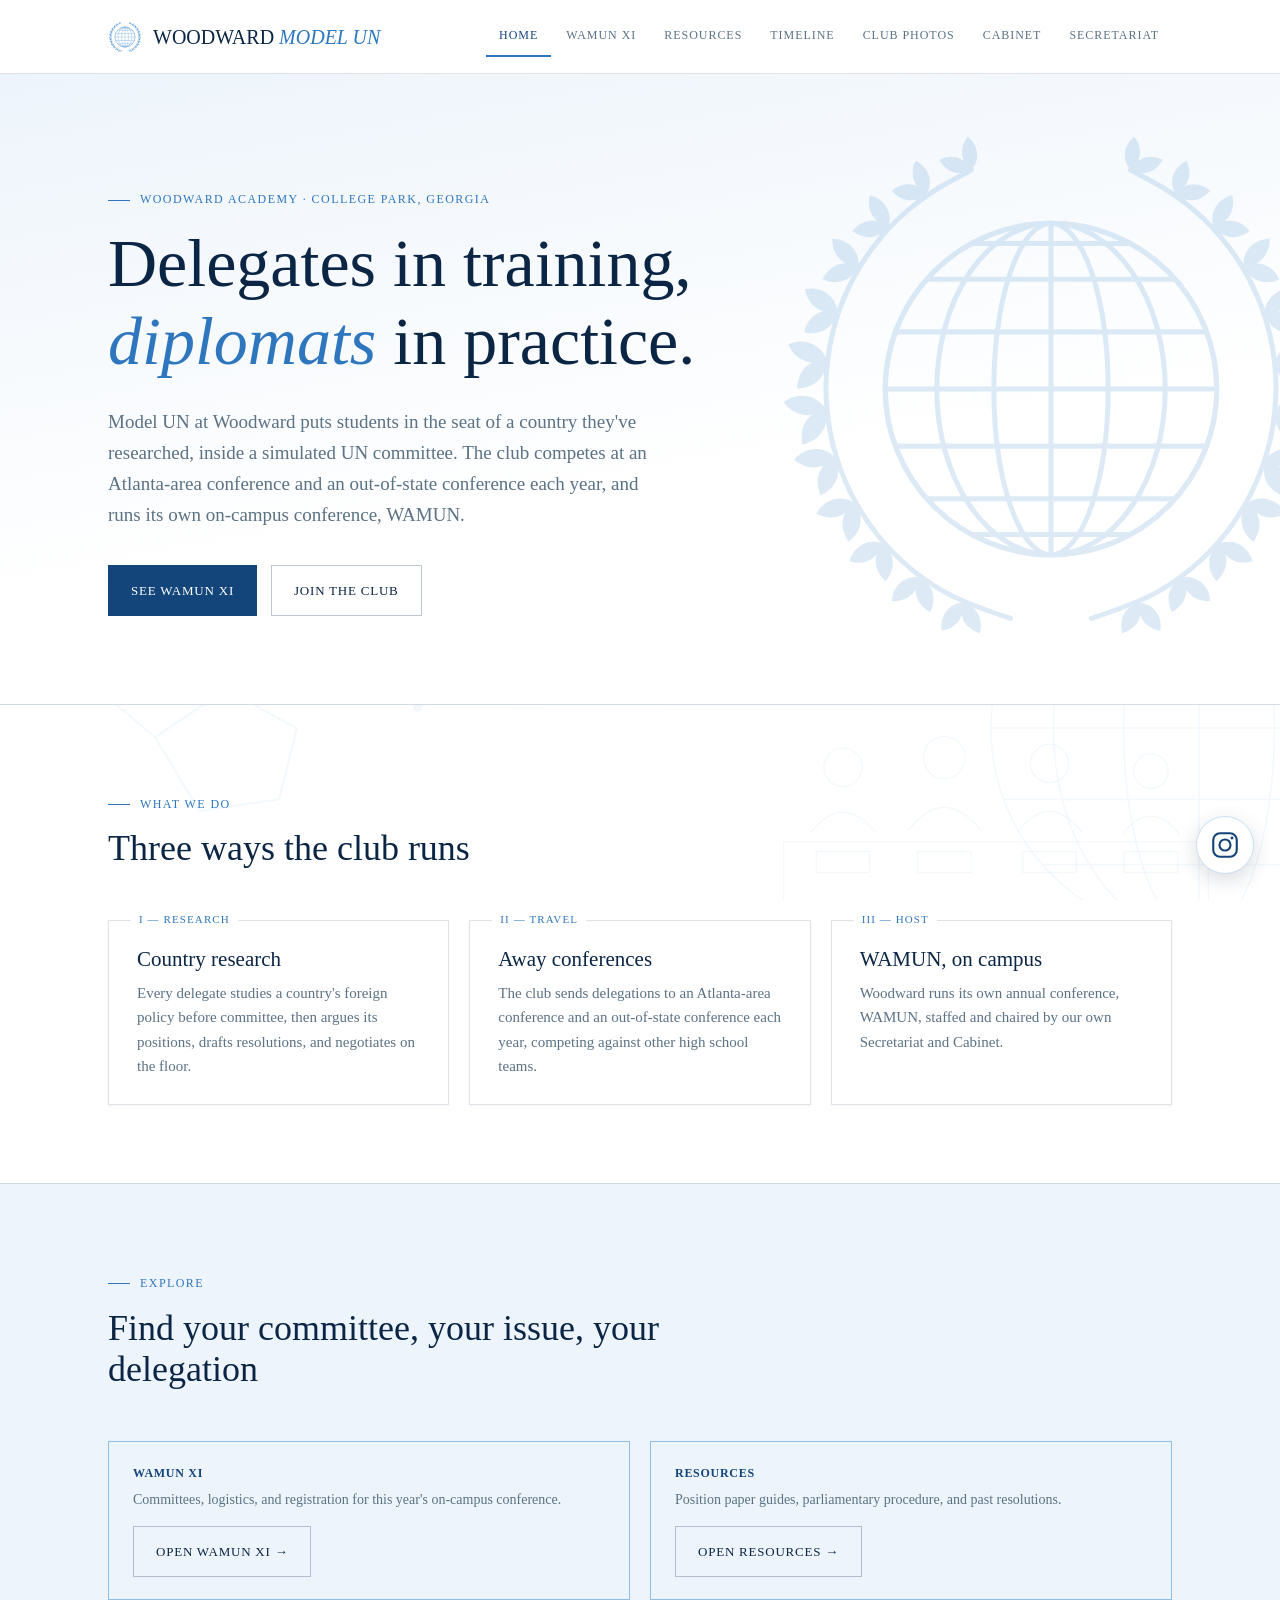
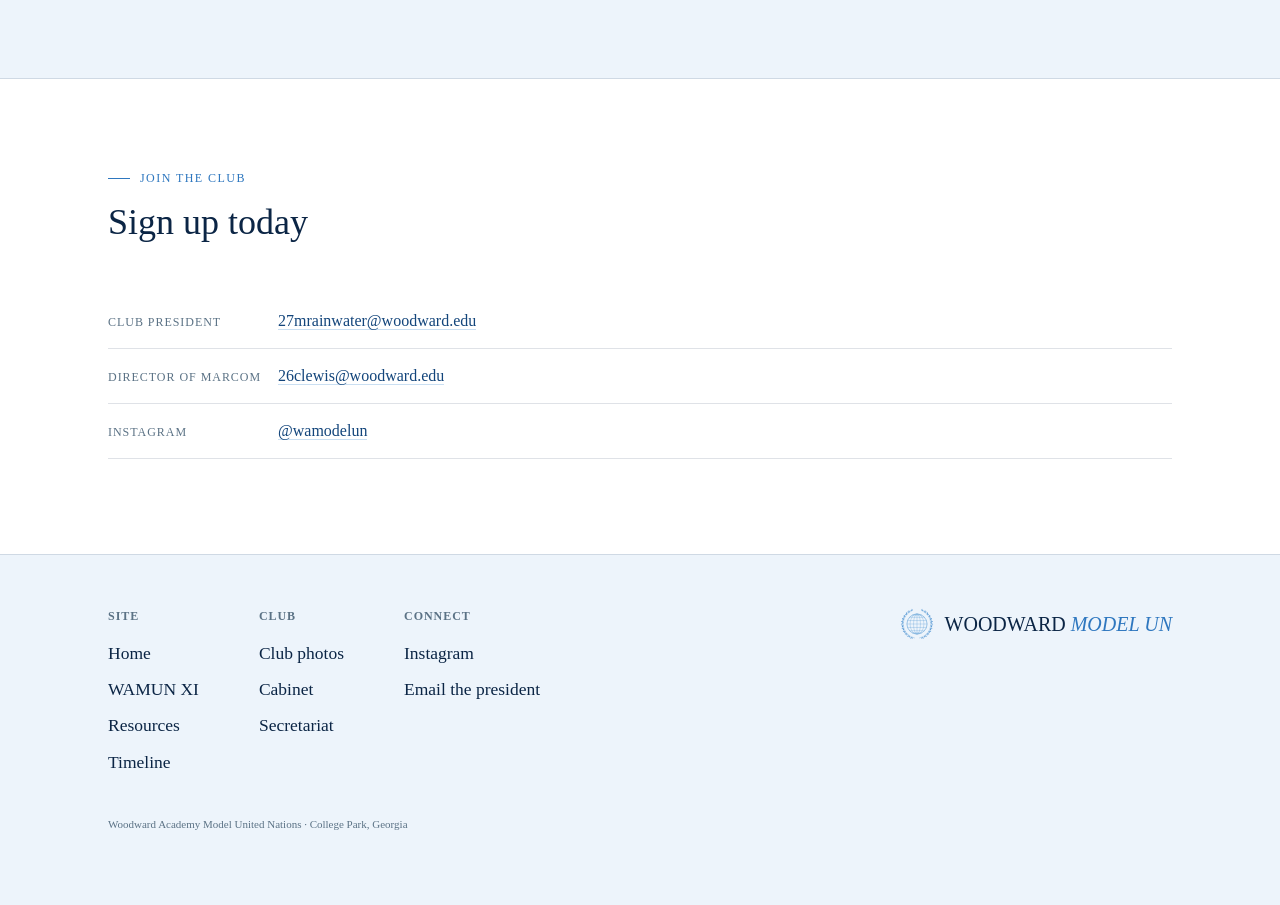
==== commit b8467225: "Add files via upload" ====
--- a/index.html
+++ b/index.html
@@ -38,7 +38,7 @@
       <a href="index.html" aria-current="page">Home</a>
       <a href="wamun-xi.html">WAMUN XI</a>
       <a href="resources.html">Resources</a>
-      <a href="calendar.html">Calendar</a>
+      <a href="calendar.html">Timeline</a>
       <a href="photos.html">Club photos</a>
       <a href="cabinet.html">Cabinet</a>
       <a href="secretariat.html">Secretariat</a>
@@ -162,7 +162,7 @@
             <li><a href="index.html">Home</a></li>
             <li><a href="wamun-xi.html">WAMUN XI</a></li>
             <li><a href="resources.html">Resources</a></li>
-            <li><a href="calendar.html">Calendar</a></li>
+            <li><a href="calendar.html">Timeline</a></li>
           </ul>
         </div>
         <div>
@@ -205,6 +205,15 @@
   </div>
 </footer>
 
+<a class="ig-orb" href="https://instagram.com/wamodelun" target="_blank" rel="noopener" title="Follow @wamodelun on Instagram">
+  <svg viewBox="0 0 24 24" fill="none" stroke="currentColor" stroke-width="1.7" stroke-linecap="round" stroke-linejoin="round" aria-hidden="true">
+    <rect x="2.6" y="2.6" width="18.8" height="18.8" rx="5.4"/>
+    <circle cx="12" cy="12" r="4.4"/>
+    <circle cx="17.6" cy="6.4" r="1.15" fill="currentColor" stroke="none"/>
+  </svg>
+  <span class="sr">Follow @wamodelun on Instagram</span>
+</a>
+
 <script src="site.js"></script>
 </body>
 </html>
--- a/styles.css
+++ b/styles.css
@@ -168,3 +168,75 @@
 .fine{font-family:'Times New Roman', Times, serif;font-size:11px;color:var(--ink-dim);margin-top:40px;}
 
 @media (prefers-reduced-motion:reduce){html{scroll-behavior:auto;}}
+
+/* ---------- timeline ---------- */
+.timeline{position:relative;margin:0;padding:0 0 0 0;list-style:none;}
+.timeline::before{
+  content:"";position:absolute;left:118px;top:8px;bottom:8px;width:1px;
+  background:linear-gradient(180deg,var(--blue-pale),var(--blue-mid),var(--blue-pale));
+}
+@media (max-width:720px){.timeline::before{left:9px;}}
+
+.tl-item{position:relative;display:flex;gap:34px;padding:0 0 40px 0;}
+.tl-item:last-child{padding-bottom:0;}
+
+.tl-when{
+  flex:none;width:100px;text-align:right;padding-top:2px;
+  font-family:'Times New Roman', Times, serif;
+}
+.tl-when .yr{
+  display:block;font-size:12px;letter-spacing:.12em;text-transform:uppercase;color:var(--ink-dim);
+}
+.tl-when .dt{display:block;font-size:20px;color:var(--navy);line-height:1.25;}
+
+.tl-node{
+  position:absolute;left:112px;top:6px;width:13px;height:13px;border-radius:50%;
+  background:var(--white);border:2px solid var(--blue);
+}
+.tl-item.done .tl-node{background:var(--blue);}
+.tl-item.major .tl-node{width:17px;height:17px;left:110px;border-width:3px;border-color:var(--blue-deep);}
+
+.tl-body{flex:1;padding-left:34px;}
+.tl-body h3{font-size:21px;margin:0 0 5px;}
+.tl-meta{
+  font-size:12px;letter-spacing:.08em;text-transform:uppercase;color:var(--blue);margin:0 0 9px;
+}
+.tl-body p{margin:0;color:var(--ink-dim);font-size:16px;max-width:640px;}
+.tl-tag{
+  display:inline-block;margin-top:12px;padding:4px 11px;border:1px solid var(--blue-pale);
+  background:var(--blue-wash);font-size:12px;letter-spacing:.08em;text-transform:uppercase;color:var(--blue-deep);
+}
+
+@media (max-width:720px){
+  .tl-item{gap:0;padding-left:34px;flex-direction:column;}
+  .tl-when{width:auto;text-align:left;padding-bottom:6px;}
+  .tl-when .dt{font-size:18px;}
+  .tl-node{left:3px;top:7px;}
+  .tl-item.major .tl-node{left:1px;}
+  .tl-body{padding-left:0;}
+}
+
+/* ---------- floating instagram orb ---------- */
+.ig-orb{
+  position:fixed;right:26px;bottom:26px;z-index:60;
+  width:58px;height:58px;border-radius:50%;
+  display:flex;align-items:center;justify-content:center;
+  background:var(--white);border:1px solid var(--blue-pale);
+  box-shadow:0 6px 20px rgba(11,37,69,.16);
+  perspective:520px;
+  transition:box-shadow .2s,transform .2s;
+}
+.ig-orb:hover{box-shadow:0 10px 28px rgba(11,37,69,.24);transform:translateY(-2px);}
+.ig-orb svg{
+  width:30px;height:30px;color:var(--blue-deep);
+  animation:orb-spin 7s linear infinite;
+  transform-style:preserve-3d;
+}
+.ig-orb:hover svg{animation-duration:2.6s;}
+@keyframes orb-spin{
+  from{transform:rotateY(0deg);}
+  to{transform:rotateY(360deg);}
+}
+.ig-orb .sr{position:absolute;left:-9999px;}
+@media (max-width:720px){.ig-orb{right:16px;bottom:16px;width:52px;height:52px;}.ig-orb svg{width:27px;height:27px;}}
+@media (prefers-reduced-motion:reduce){.ig-orb svg{animation:none;}}
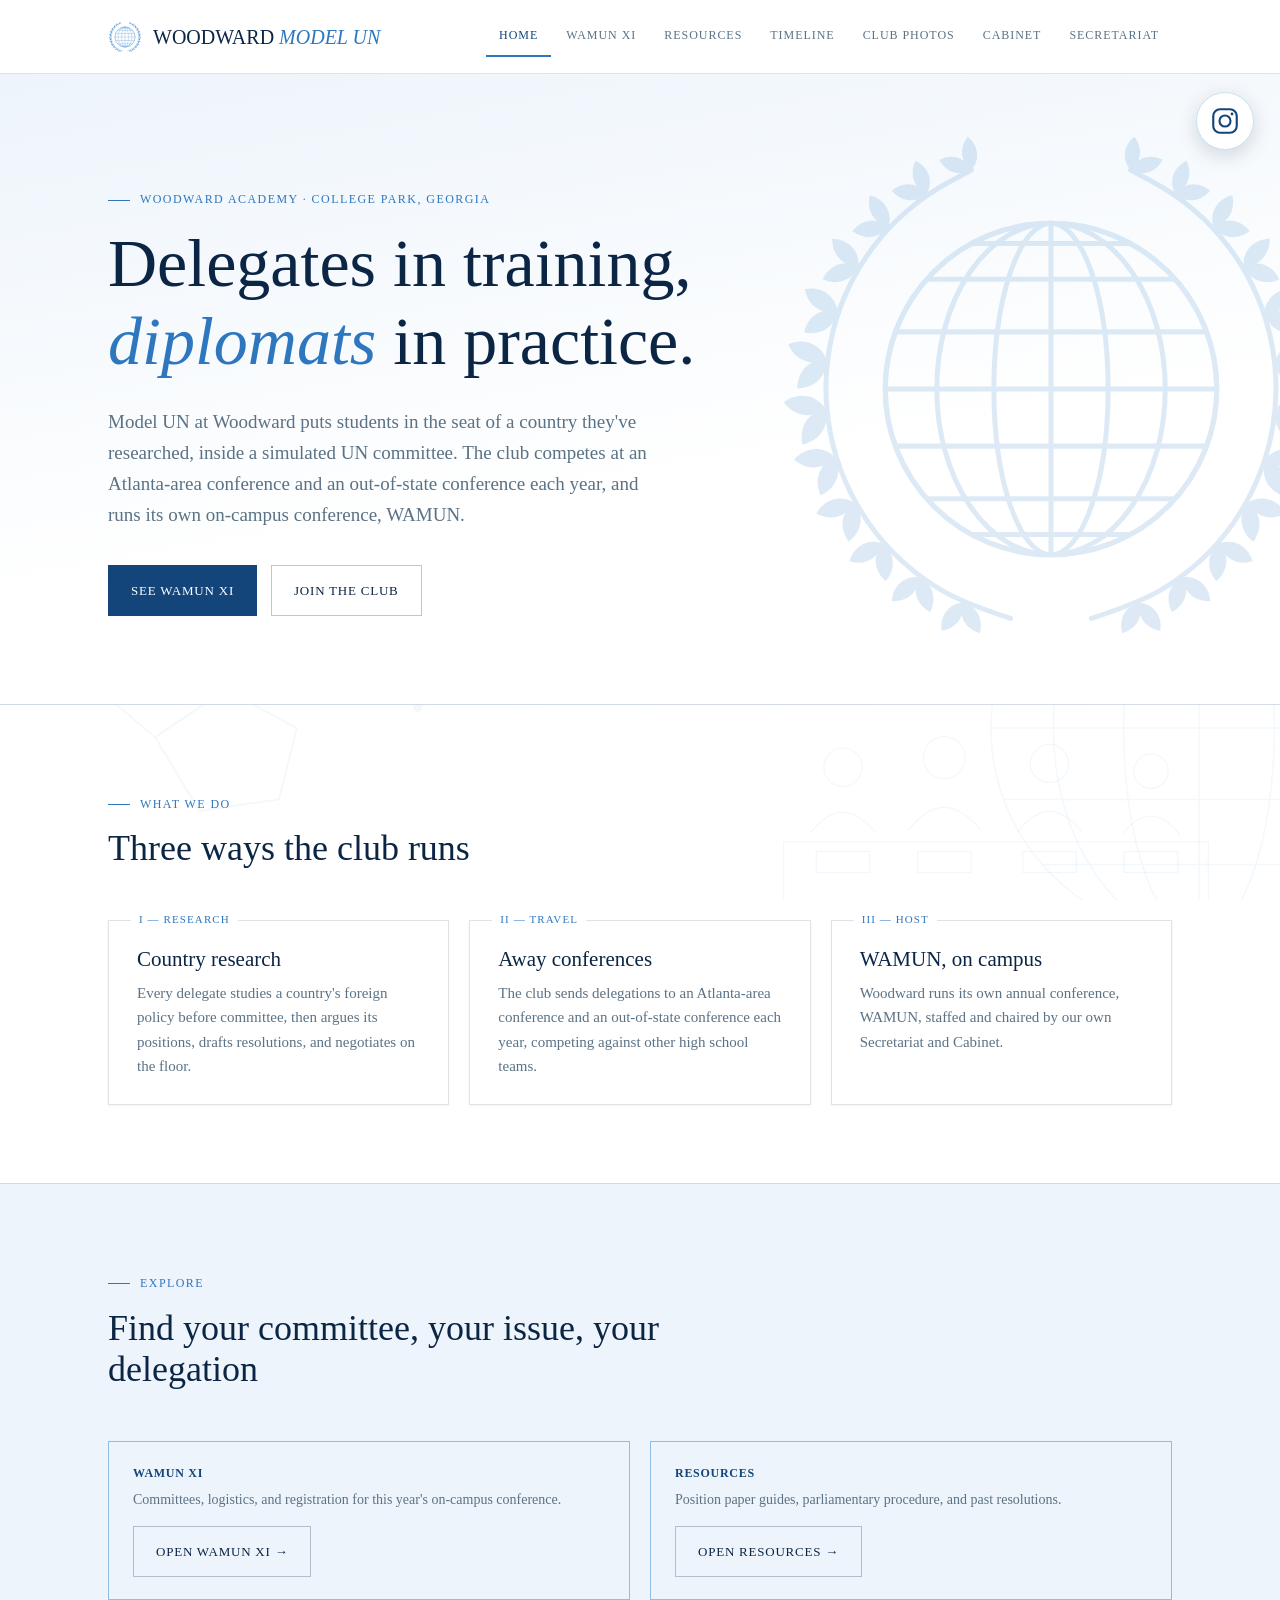
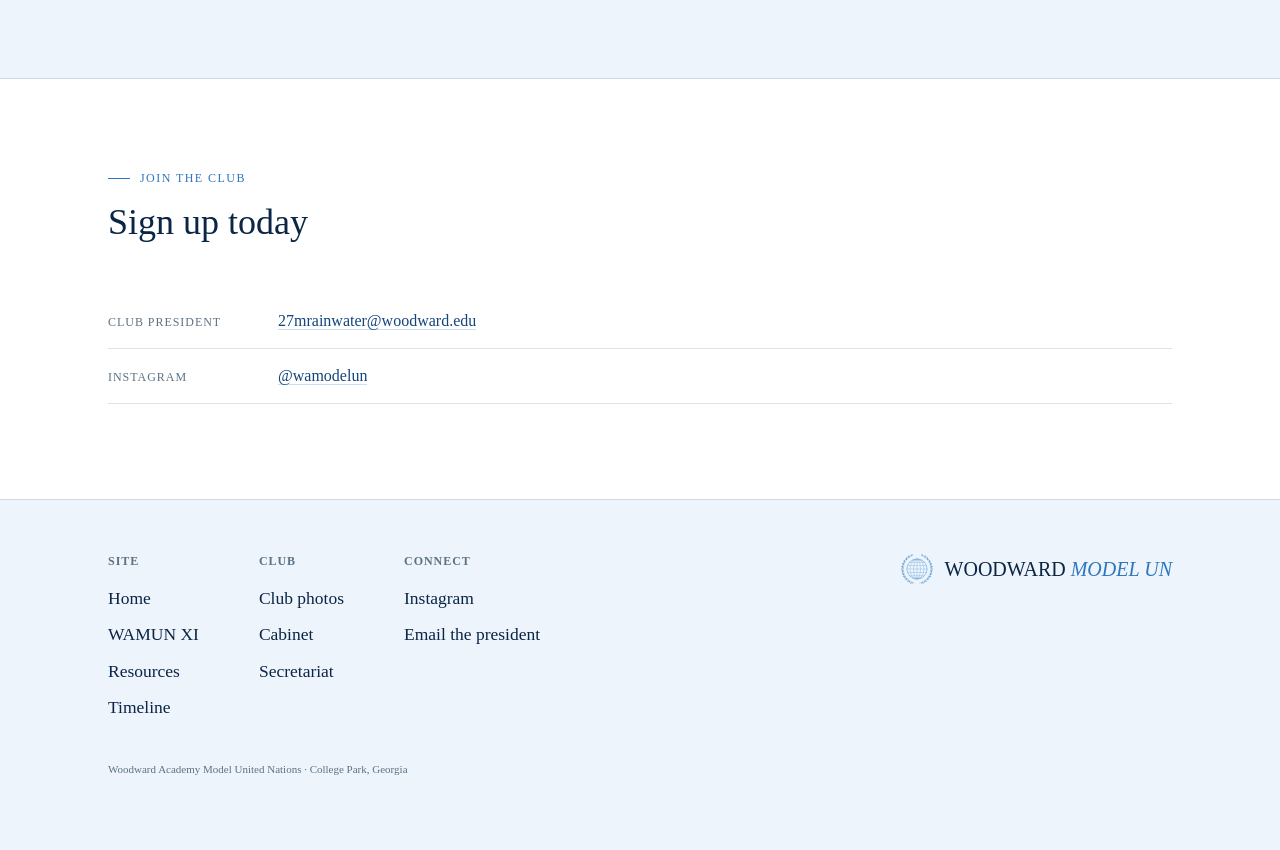
==== commit 9c3103a3: "Add files via upload" ====
--- a/index.html
+++ b/index.html
@@ -140,10 +140,6 @@
           <dd><a href="mailto:27mrainwater@woodward.edu">27mrainwater@woodward.edu</a></dd>
         </div>
         <div class="contact-line">
-          <dt>Director of MarCom</dt>
-          <dd><a href="mailto:26clewis@woodward.edu">26clewis@woodward.edu</a></dd>
-        </div>
-        <div class="contact-line">
           <dt>Instagram</dt>
           <dd><a href="https://instagram.com/wamodelun" target="_blank" rel="noopener">@wamodelun</a></dd>
         </div>
--- a/styles.css
+++ b/styles.css
@@ -218,7 +218,7 @@
 
 /* ---------- floating instagram orb ---------- */
 .ig-orb{
-  position:fixed;right:26px;bottom:26px;z-index:60;
+  position:fixed;right:26px;top:92px;z-index:40;
   width:58px;height:58px;border-radius:50%;
   display:flex;align-items:center;justify-content:center;
   background:var(--white);border:1px solid var(--blue-pale);
@@ -238,5 +238,5 @@
   to{transform:rotateY(360deg);}
 }
 .ig-orb .sr{position:absolute;left:-9999px;}
-@media (max-width:720px){.ig-orb{right:16px;bottom:16px;width:52px;height:52px;}.ig-orb svg{width:27px;height:27px;}}
+@media (max-width:720px){.ig-orb{right:16px;top:82px;width:52px;height:52px;}.ig-orb svg{width:27px;height:27px;}}
 @media (prefers-reduced-motion:reduce){.ig-orb svg{animation:none;}}
